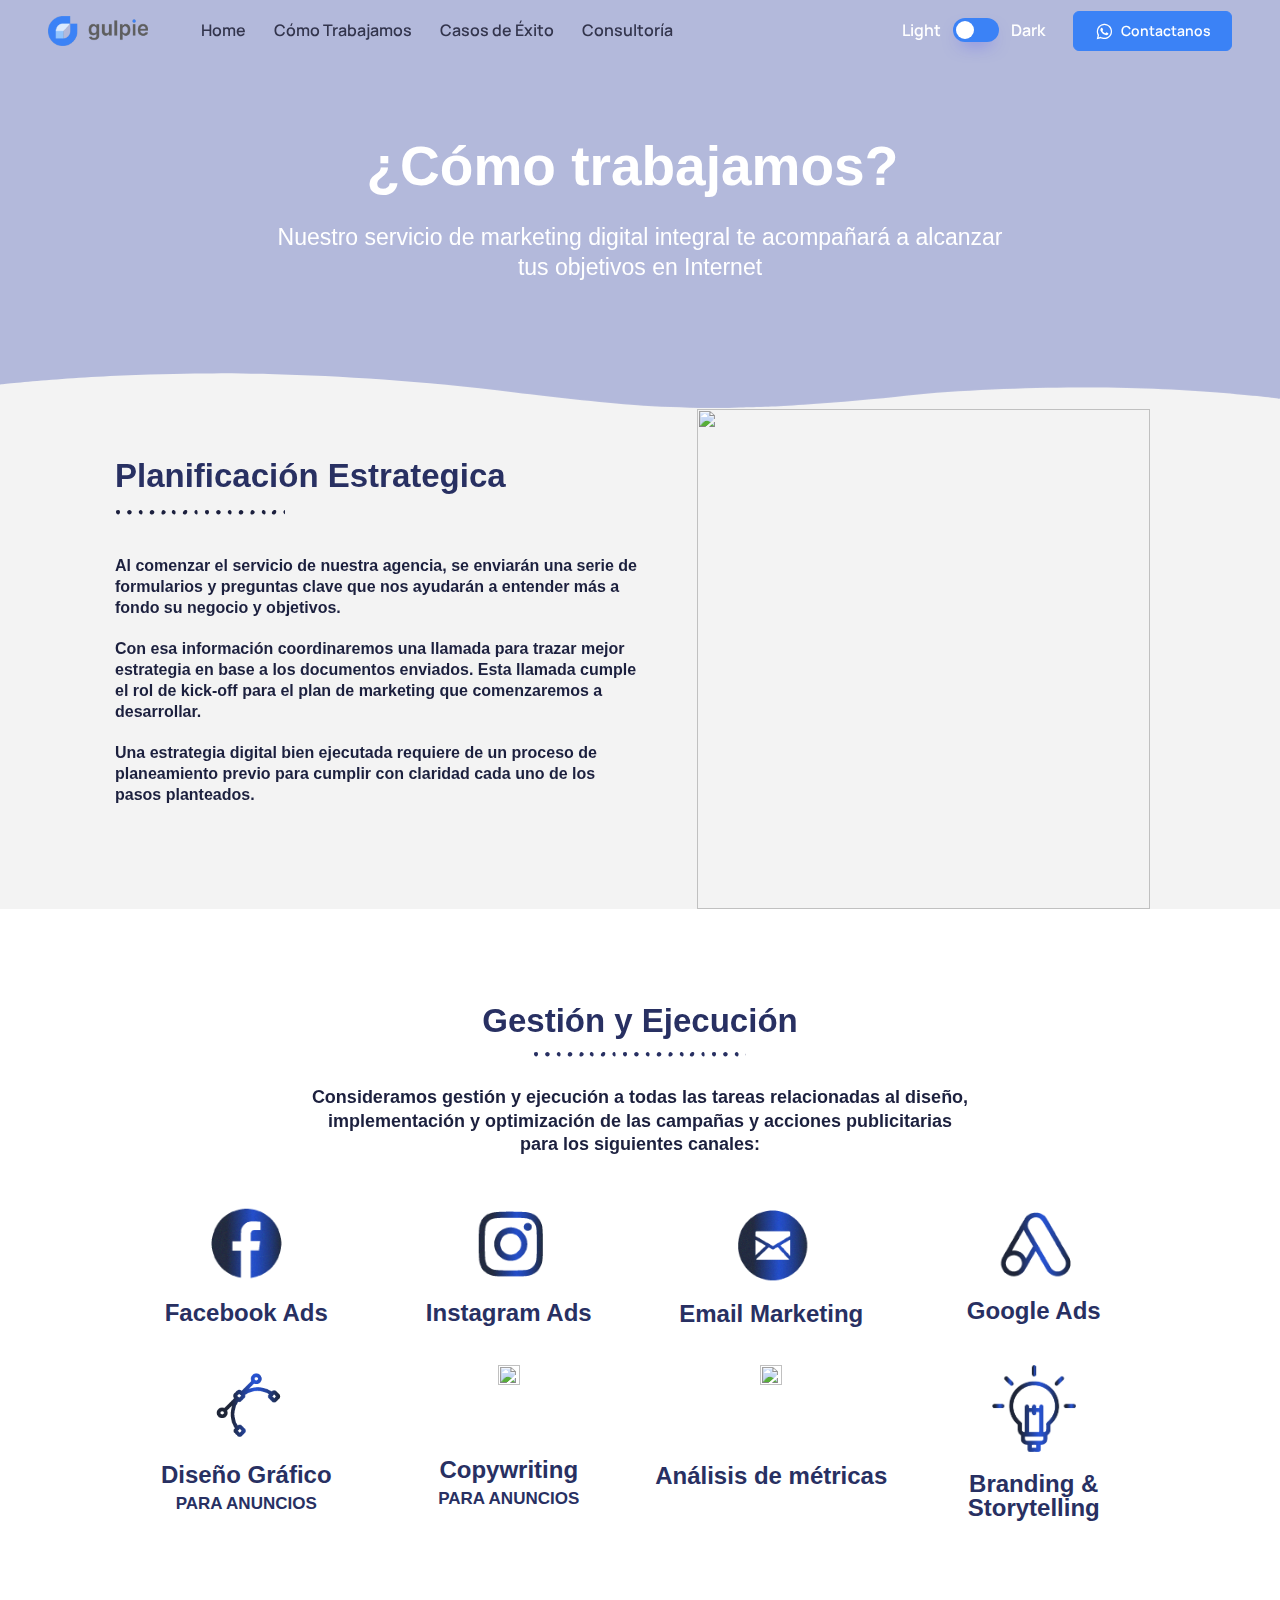
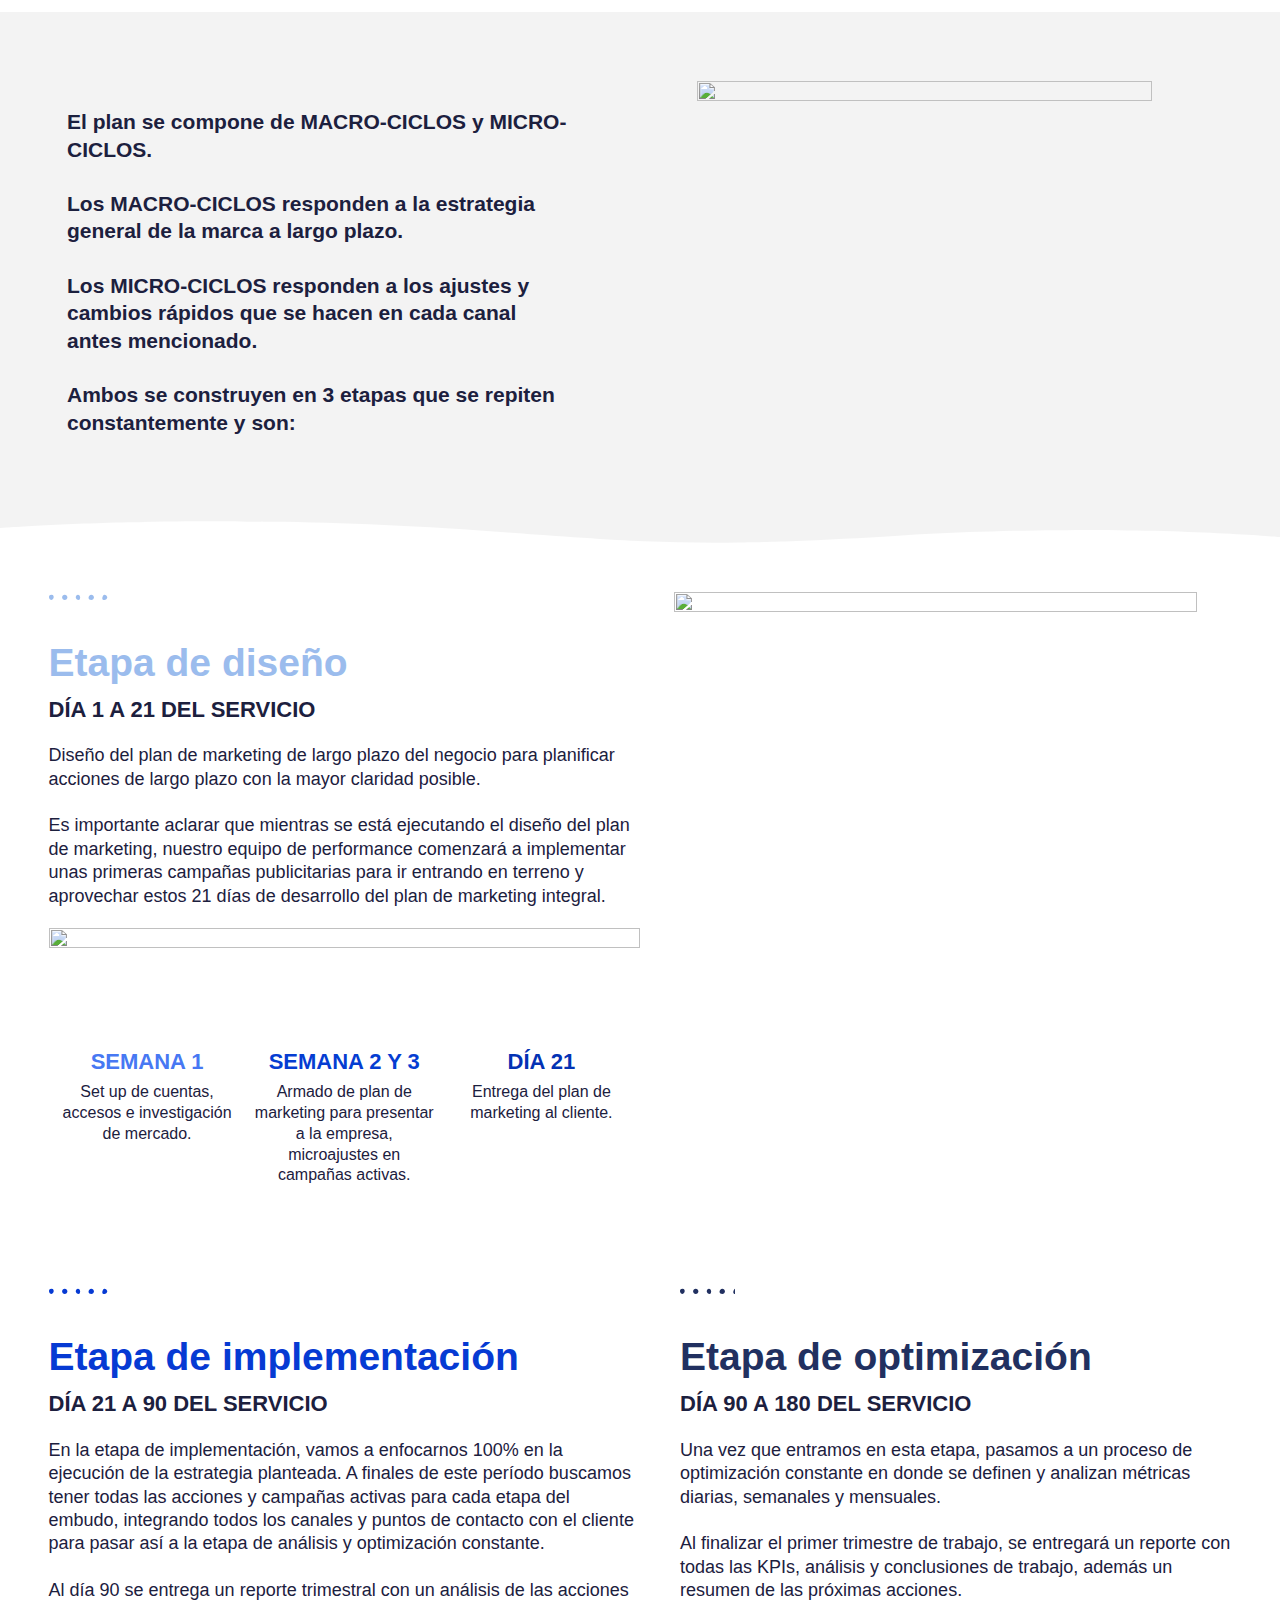
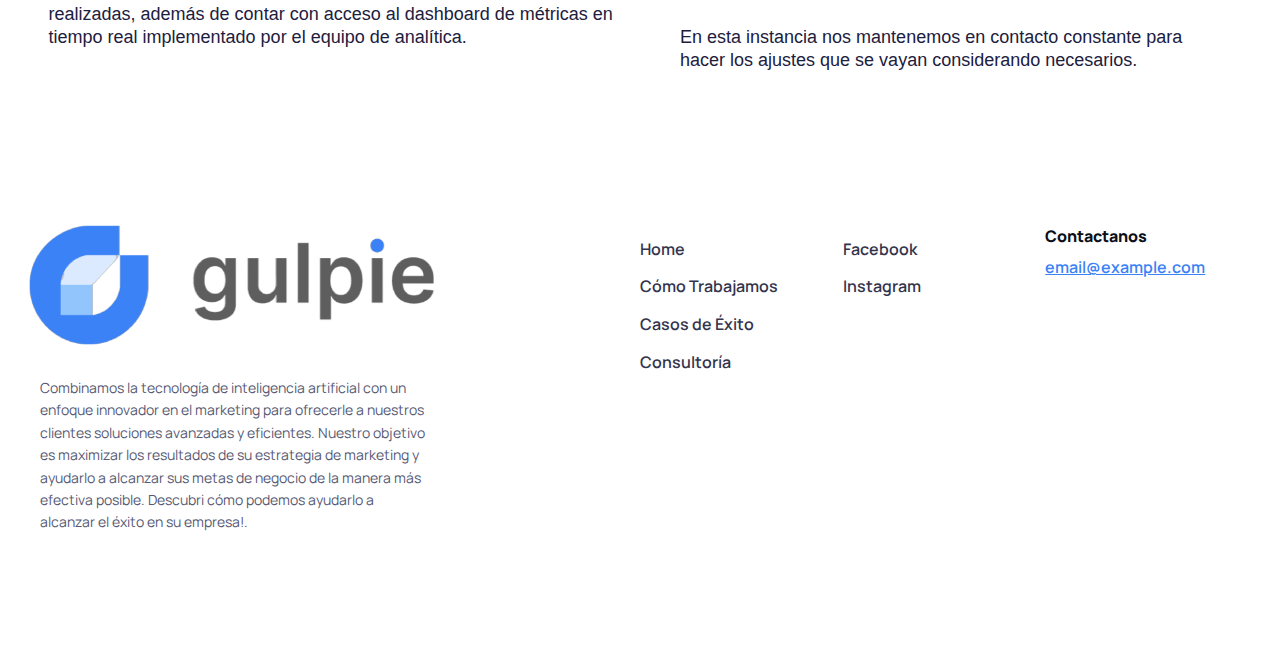
==== como-trabajamos.html @ 8e581a40 "Add files via upload" ====
<!DOCTYPE html>
<html lang="es" class=" gzaeergd idc0_348">

<head>
	<meta http-equiv="Content-Type" content="text/html; charset=UTF-8">
	<title>Como Trabajamos | Gulpie</title>
	<meta name="viewport" content="width=device-width, initial-scale=1.0">
	<!-- SEO Meta Tags -->
	<meta name="description" content="Silicon - Multipurpose Technology Bootstrap Template">
	<meta name="keywords"
		content="bootstrap, business, creative agency, mobile app showcase, saas, fintech, finance, online courses, software, medical, conference landing, services, e-commerce, shopping cart, multipurpose, shop, ui kit, marketing, seo, landing, blog, portfolio, html5, css3, javascript, gallery, slider, touch, creative">
	<meta name="author" content="Createx Studio">

	<link rel="stylesheet" id="elementor-frontend-css" href="./files/frontend.min.css" media="all">
	<link rel="stylesheet" id="elementor-post-1035-css" href="./files/post-1035.css" media="all">
	<link rel="stylesheet" id="elementor-pro-css" href="./files/frontend.min(1).css" media="all">
	<link rel="stylesheet" id="elementor-post-1412-css" href="./files/post-1412.css" media="all">

	<script src="./files/jquery.min.js.descarga" id="jquery-core-js"></script>

	<!-- Favicon and Touch Icons -->
	<link rel="icon" type="image/png" sizes="32x32" href="img/favicon.png">

	<!-- Vendor Styles -->
	<link rel="stylesheet" media="screen" href="./files/boxicons.min.css">

	<!-- Main Theme Styles + Bootstrap -->
	<link rel="stylesheet" media="screen" href="./files/theme.min.css">

	<!-- Theme mode -->
	<script type="text/javascript" async="" src="./files/js"></script>
	<script type="text/javascript" async="" src="./files/analytics.js.descarga"></script>
	<script async="" src="./files/gtm.js.descarga"></script>
	<script>
		let mode = window.localStorage.getItem('mode'),
			root = document.getElementsByTagName('html')[0];
		if (mode !== null && mode === 'dark') {
			root.classList.add('dark-mode');
		} else {
			root.classList.remove('dark-mode');
		}
	</script>
</head>

<body
	class="page-template page-template-elementor_canvas page page-id-1412 wp-embed-responsive singular image-filters-enabled elementor-default elementor-template-canvas elementor-kit-1035 elementor-page elementor-page-1412 e--ua-blink e--ua-chrome e--ua-webkit"
	data-elementor-device-mode="widescreen">

	<svg xmlns="http://www.w3.org/2000/svg" viewBox="0 0 0 0" width="0" height="0" focusable="false" role="none"
		style="visibility: hidden; position: absolute; left: -9999px; overflow: hidden;">
		<defs>
			<filter id="wp-duotone-dark-grayscale">
				<fecolormatrix color-interpolation-filters="sRGB" type="matrix"
					values=" .299 .587 .114 0 0 .299 .587 .114 0 0 .299 .587 .114 0 0 .299 .587 .114 0 0 ">
				</fecolormatrix>
				<fecomponenttransfer color-interpolation-filters="sRGB">
					<fefuncr type="table" tableValues="0 0.498039215686"></fefuncr>
					<fefuncg type="table" tableValues="0 0.498039215686"></fefuncg>
					<fefuncb type="table" tableValues="0 0.498039215686"></fefuncb>
					<fefunca type="table" tableValues="1 1"></fefunca>
				</fecomponenttransfer>
				<fecomposite in2="SourceGraphic" operator="in"></fecomposite>
			</filter>
		</defs>
	</svg><svg xmlns="http://www.w3.org/2000/svg" viewBox="0 0 0 0" width="0" height="0" focusable="false" role="none"
		style="visibility: hidden; position: absolute; left: -9999px; overflow: hidden;">
		<defs>
			<filter id="wp-duotone-grayscale">
				<fecolormatrix color-interpolation-filters="sRGB" type="matrix"
					values=" .299 .587 .114 0 0 .299 .587 .114 0 0 .299 .587 .114 0 0 .299 .587 .114 0 0 ">
				</fecolormatrix>
				<fecomponenttransfer color-interpolation-filters="sRGB">
					<fefuncr type="table" tableValues="0 1"></fefuncr>
					<fefuncg type="table" tableValues="0 1"></fefuncg>
					<fefuncb type="table" tableValues="0 1"></fefuncb>
					<fefunca type="table" tableValues="1 1"></fefunca>
				</fecomponenttransfer>
				<fecomposite in2="SourceGraphic" operator="in"></fecomposite>
			</filter>
		</defs>
	</svg><svg xmlns="http://www.w3.org/2000/svg" viewBox="0 0 0 0" width="0" height="0" focusable="false" role="none"
		style="visibility: hidden; position: absolute; left: -9999px; overflow: hidden;">
		<defs>
			<filter id="wp-duotone-purple-yellow">
				<fecolormatrix color-interpolation-filters="sRGB" type="matrix"
					values=" .299 .587 .114 0 0 .299 .587 .114 0 0 .299 .587 .114 0 0 .299 .587 .114 0 0 ">
				</fecolormatrix>
				<fecomponenttransfer color-interpolation-filters="sRGB">
					<fefuncr type="table" tableValues="0.549019607843 0.988235294118"></fefuncr>
					<fefuncg type="table" tableValues="0 1"></fefuncg>
					<fefuncb type="table" tableValues="0.717647058824 0.254901960784"></fefuncb>
					<fefunca type="table" tableValues="1 1"></fefunca>
				</fecomponenttransfer>
				<fecomposite in2="SourceGraphic" operator="in"></fecomposite>
			</filter>
		</defs>
	</svg><svg xmlns="http://www.w3.org/2000/svg" viewBox="0 0 0 0" width="0" height="0" focusable="false" role="none"
		style="visibility: hidden; position: absolute; left: -9999px; overflow: hidden;">
		<defs>
			<filter id="wp-duotone-blue-red">
				<fecolormatrix color-interpolation-filters="sRGB" type="matrix"
					values=" .299 .587 .114 0 0 .299 .587 .114 0 0 .299 .587 .114 0 0 .299 .587 .114 0 0 ">
				</fecolormatrix>
				<fecomponenttransfer color-interpolation-filters="sRGB">
					<fefuncr type="table" tableValues="0 1"></fefuncr>
					<fefuncg type="table" tableValues="0 0.278431372549"></fefuncg>
					<fefuncb type="table" tableValues="0.592156862745 0.278431372549"></fefuncb>
					<fefunca type="table" tableValues="1 1"></fefunca>
				</fecomponenttransfer>
				<fecomposite in2="SourceGraphic" operator="in"></fecomposite>
			</filter>
		</defs>
	</svg><svg xmlns="http://www.w3.org/2000/svg" viewBox="0 0 0 0" width="0" height="0" focusable="false" role="none"
		style="visibility: hidden; position: absolute; left: -9999px; overflow: hidden;">
		<defs>
			<filter id="wp-duotone-midnight">
				<fecolormatrix color-interpolation-filters="sRGB" type="matrix"
					values=" .299 .587 .114 0 0 .299 .587 .114 0 0 .299 .587 .114 0 0 .299 .587 .114 0 0 ">
				</fecolormatrix>
				<fecomponenttransfer color-interpolation-filters="sRGB">
					<fefuncr type="table" tableValues="0 0"></fefuncr>
					<fefuncg type="table" tableValues="0 0.647058823529"></fefuncg>
					<fefuncb type="table" tableValues="0 1"></fefuncb>
					<fefunca type="table" tableValues="1 1"></fefunca>
				</fecomponenttransfer>
				<fecomposite in2="SourceGraphic" operator="in"></fecomposite>
			</filter>
		</defs>
	</svg><svg xmlns="http://www.w3.org/2000/svg" viewBox="0 0 0 0" width="0" height="0" focusable="false" role="none"
		style="visibility: hidden; position: absolute; left: -9999px; overflow: hidden;">
		<defs>
			<filter id="wp-duotone-magenta-yellow">
				<fecolormatrix color-interpolation-filters="sRGB" type="matrix"
					values=" .299 .587 .114 0 0 .299 .587 .114 0 0 .299 .587 .114 0 0 .299 .587 .114 0 0 ">
				</fecolormatrix>
				<fecomponenttransfer color-interpolation-filters="sRGB">
					<fefuncr type="table" tableValues="0.780392156863 1"></fefuncr>
					<fefuncg type="table" tableValues="0 0.949019607843"></fefuncg>
					<fefuncb type="table" tableValues="0.352941176471 0.470588235294"></fefuncb>
					<fefunca type="table" tableValues="1 1"></fefunca>
				</fecomponenttransfer>
				<fecomposite in2="SourceGraphic" operator="in"></fecomposite>
			</filter>
		</defs>
	</svg><svg xmlns="http://www.w3.org/2000/svg" viewBox="0 0 0 0" width="0" height="0" focusable="false" role="none"
		style="visibility: hidden; position: absolute; left: -9999px; overflow: hidden;">
		<defs>
			<filter id="wp-duotone-purple-green">
				<fecolormatrix color-interpolation-filters="sRGB" type="matrix"
					values=" .299 .587 .114 0 0 .299 .587 .114 0 0 .299 .587 .114 0 0 .299 .587 .114 0 0 ">
				</fecolormatrix>
				<fecomponenttransfer color-interpolation-filters="sRGB">
					<fefuncr type="table" tableValues="0.650980392157 0.403921568627"></fefuncr>
					<fefuncg type="table" tableValues="0 1"></fefuncg>
					<fefuncb type="table" tableValues="0.447058823529 0.4"></fefuncb>
					<fefunca type="table" tableValues="1 1"></fefunca>
				</fecomponenttransfer>
				<fecomposite in2="SourceGraphic" operator="in"></fecomposite>
			</filter>
		</defs>
	</svg><svg xmlns="http://www.w3.org/2000/svg" viewBox="0 0 0 0" width="0" height="0" focusable="false" role="none"
		style="visibility: hidden; position: absolute; left: -9999px; overflow: hidden;">
		<defs>
			<filter id="wp-duotone-blue-orange">
				<fecolormatrix color-interpolation-filters="sRGB" type="matrix"
					values=" .299 .587 .114 0 0 .299 .587 .114 0 0 .299 .587 .114 0 0 .299 .587 .114 0 0 ">
				</fecolormatrix>
				<fecomponenttransfer color-interpolation-filters="sRGB">
					<fefuncr type="table" tableValues="0.0980392156863 1"></fefuncr>
					<fefuncg type="table" tableValues="0 0.662745098039"></fefuncg>
					<fefuncb type="table" tableValues="0.847058823529 0.419607843137"></fefuncb>
					<fefunca type="table" tableValues="1 1"></fefunca>
				</fecomponenttransfer>
				<fecomposite in2="SourceGraphic" operator="in"></fecomposite>
			</filter>
		</defs>
	</svg>
	<div data-elementor-type="wp-page" data-elementor-id="1412" class="elementor elementor-1412"
		data-elementor-settings="[]">
		<div class="elementor-inner">
			<div class="elementor-section-wrap">
				<section
					class="elementor-section elementor-top-section elementor-element elementor-element-e1fc199 elementor-section-boxed elementor-section-height-default elementor-section-height-default"
					data-id="e1fc199" data-element_type="section"
					data-settings="{&quot;background_background&quot;:&quot;classic&quot;,&quot;shape_divider_bottom&quot;:&quot;waves&quot;}">
					<div class="elementor-background-overlay"></div>
					<div class="elementor-shape elementor-shape-bottom" data-negative="false">
						<svg xmlns="http://www.w3.org/2000/svg" viewBox="0 0 1000 100" preserveAspectRatio="none">
							<path class="elementor-shape-fill" d="M421.9,6.5c22.6-2.5,51.5,0.4,75.5,5.3c23.6,4.9,70.9,23.5,100.5,35.7c75.8,32.2,133.7,44.5,192.6,49.7
	c23.6,2.1,48.7,3.5,103.4-2.5c54.7-6,106.2-25.6,106.2-25.6V0H0v30.3c0,0,72,32.6,158.4,30.5c39.2-0.7,92.8-6.7,134-22.4
	c21.2-8.1,52.2-18.2,79.7-24.2C399.3,7.9,411.6,7.5,421.9,6.5z"></path>
						</svg>
					</div>
					<div class="elementor-column-gap-default">
						<div class="elementor-row">
							<div class="elementor-column elementor-col-100 elementor-top-column elementor-element elementor-element-7f6d286"
								data-id="7f6d286" data-element_type="column">
								<div class="elementor-column-wrap elementor-element-populated">
									<div class="elementor-widget-wrap">
										<header class="header navbar navbar-expand-lg position-absolute navbar-sticky">
											<div class="container px-3">
												<a href="#" class="navbar-brand pe-3">
													<img src="img/logo.png" width="100" alt="Gulpie">
												</a>
												<div id="navbarNav" class="offcanvas offcanvas-end">
													<div class="offcanvas-header border-bottom">
														<h5 class="offcanvas-title">Menu</h5>
														<button type="button" class="btn-close"
															data-bs-dismiss="offcanvas" aria-label="Close"></button>
													</div>
													<div class="offcanvas-body">
														<ul class="navbar-nav me-auto mb-2 mb-lg-0">
															<li class="nav-item">
															  <a href="index.html" class="nav-link">Home</a>
															</li>
															<li class="nav-item">
															  <a href="como-trabajamos.html" class="nav-link">Cómo Trabajamos</a>
															</li>
															<li class="nav-item">
															  <a href="casos-de-exito.html" class="nav-link">Casos de Éxito</a>
															</li>
															<li class="nav-item">
															  <a href="consultoria" class="nav-link">Consultoría</a>
															</li>
														</ul>
													</div>
												</div>
												<div class="form-check form-switch mode-switch pe-lg-1 ms-auto me-4"
													data-bs-toggle="mode">
													<input type="checkbox" class="form-check-input" id="theme-mode">
													<label class="form-check-label d-none d-sm-block text-light"
														for="theme-mode">Light</label>
													<label class="form-check-label d-none d-sm-block text-light"
														for="theme-mode">Dark</label>
												</div>
												<button type="button" class="navbar-toggler" data-bs-toggle="offcanvas"
													data-bs-target="#navbarNav" aria-controls="navbarNav"
													aria-expanded="false" aria-label="Toggle navigation">
													<span class="navbar-toggler-icon"></span>
												</button>
												<a href="https://calendly.com/gulpiemarketing/reunion-marketing"
													class="btn btn-primary btn-sm fs-sm rounded d-none d-lg-inline-flex"
													target="_blank" rel="noopener">
													<i class="bx bxl-whatsapp fs-5 lh-1 me-1"></i>
													&nbsp;Contactanos
												</a>
											</div>
										</header>
										<section
											class="elementor-section elementor-inner-section elementor-element elementor-element-90a8c5a elementor-section-boxed elementor-section-height-default elementor-section-height-default"
											data-id="90a8c5a" data-element_type="section">
											<div class="elementor-container elementor-column-gap-default">
												<div class="elementor-row">
													<div class="elementor-column elementor-col-100 elementor-inner-column elementor-element elementor-element-09161a6"
														data-id="09161a6" data-element_type="column">
														<div class="elementor-column-wrap elementor-element-populated">
															<div class="elementor-widget-wrap"
																style="margin-top: 100px;">
																<div class="elementor-element elementor-element-d15183c elementor-headline--style-highlight elementor-widget elementor-widget-animated-headline"
																	data-id="d15183c" data-element_type="widget"
																	data-settings="{&quot;marker&quot;:&quot;underline&quot;,&quot;headline_style&quot;:&quot;highlight&quot;,&quot;loop&quot;:&quot;yes&quot;,&quot;highlight_animation_duration&quot;:1200,&quot;highlight_iteration_delay&quot;:8000}"
																	data-widget_type="animated-headline.default">
																	<div class="elementor-widget-container">
																		<h3 class="elementor-headline e-animated">
																			<span
																				class="elementor-headline-plain-text elementor-headline-text-wrapper">¿Cómo
																				trabajamos?</span>
																			<span
																				class="elementor-headline-dynamic-wrapper elementor-headline-text-wrapper">
																				<svg xmlns="http://www.w3.org/2000/svg"
																					viewBox="0 0 500 150"
																					preserveAspectRatio="none">
																					<path
																						d="M7.7,145.6C109,125,299.9,116.2,401,121.3c42.1,2.2,87.6,11.8,87.3,25.7">
																					</path>
																				</svg></span>
																		</h3>
																	</div>
																</div>
																<div class="elementor-element elementor-element-5572459 elementor-widget elementor-widget-heading"
																	data-id="5572459" data-element_type="widget"
																	data-widget_type="heading.default">
																	<div class="elementor-widget-container">
																		<h4
																			class="elementor-heading-title elementor-size-default">
																			Nuestro servicio de marketing digital
																			integral te acompañará a alcanzar tus
																			objetivos en Internet
																		</h4>
																	</div>
																</div>
															</div>
														</div>
													</div>
												</div>
											</div>
										</section>
									</div>
								</div>
							</div>
						</div>
					</div>
				</section>
				<section
					class="elementor-section elementor-top-section elementor-element elementor-element-5e62d5d elementor-section-stretched elementor-section-boxed elementor-section-height-default elementor-section-height-default"
					data-id="5e62d5d" data-element_type="section" id="contacto"
					data-settings="{&quot;stretch_section&quot;:&quot;section-stretched&quot;,&quot;background_background&quot;:&quot;classic&quot;}"
					style="width: 1903px; left: 0px;">
					<div class="elementor-container elementor-column-gap-default">
						<div class="elementor-row">
							<div class="elementor-column elementor-col-50 elementor-top-column elementor-element elementor-element-5820689"
								data-id="5820689" data-element_type="column">
								<div class="elementor-column-wrap elementor-element-populated">
									<div class="elementor-widget-wrap">
										<div class="elementor-element elementor-element-5e054d7 elementor-widget elementor-widget-heading"
											data-id="5e054d7" data-element_type="widget"
											data-widget_type="heading.default">
											<div class="elementor-widget-container">
												<h4 class="elementor-heading-title elementor-size-default">Planificación
													Estrategica</h4>
											</div>
										</div>
										<div class="elementor-element elementor-element-f7a6e6b elementor-widget-divider--separator-type-pattern elementor-widget-divider--no-spacing elementor-widget-divider--view-line elementor-widget elementor-widget-divider"
											data-id="f7a6e6b" data-element_type="widget"
											data-widget_type="divider.default">
											<div class="elementor-widget-container">
												<div class="elementor-divider"
													style="--divider-pattern-url: url(&quot;data:image/svg+xml,%3Csvg xmlns=&#39;http://www.w3.org/2000/svg&#39; preserveAspectRatio=&#39;xMidYMid meet&#39; overflow=&#39;visible&#39; height=&#39;100%&#39; viewBox=&#39;0 0 126 26&#39; fill=&#39;black&#39; stroke=&#39;none&#39;%3E%3Cpath d=&#39;M3,10.2c2.6,0,2.6,2,2.6,3.2S4.4,16.5,3,16.5s-3-1.4-3-3.2S0.4,10.2,3,10.2z M18.8,10.2c1.7,0,3.2,1.4,3.2,3.2s-1.4,3.2-3.2,3.2c-1.7,0-3.2-1.4-3.2-3.2S17,10.2,18.8,10.2z M34.6,10.2c1.5,0,2.6,1.4,2.6,3.2s-0.5,3.2-1.9,3.2c-1.5,0-3.4-1.4-3.4-3.2S33.1,10.2,34.6,10.2z M50.5,10.2c1.7,0,3.2,1.4,3.2,3.2s-1.4,3.2-3.2,3.2c-1.7,0-3.3-0.9-3.3-2.6S48.7,10.2,50.5,10.2z M66.2,10.2c1.5,0,3.4,1.4,3.4,3.2s-1.9,3.2-3.4,3.2c-1.5,0-2.6-0.4-2.6-2.1S64.8,10.2,66.2,10.2z M82.2,10.2c1.7,0.8,2.6,1.4,2.6,3.2s-0.1,3.2-1.6,3.2c-1.5,0-3.7-1.4-3.7-3.2S80.5,9.4,82.2,10.2zM98.6,10.2c1.5,0,2.6,0.4,2.6,2.1s-1.2,4.2-2.6,4.2c-1.5,0-3.7-0.4-3.7-2.1S97.1,10.2,98.6,10.2z M113.4,10.2c1.2,0,2.2,0.9,2.2,3.2s-0.1,3.2-1.3,3.2s-3.1-1.4-3.1-3.2S112.2,10.2,113.4,10.2z&#39;/%3E%3C/svg%3E&quot;);">
													<span class="elementor-divider-separator">
													</span>
												</div>
											</div>
										</div>
										<div class="elementor-element elementor-element-ef4a17c elementor-widget elementor-widget-heading"
											data-id="ef4a17c" data-element_type="widget"
											data-widget_type="heading.default">
											<div class="elementor-widget-container">
												<h4 class="elementor-heading-title elementor-size-default">Al comenzar
													el servicio de nuestra agencia, se enviarán una serie de formularios
													y preguntas clave que nos ayudarán a entender más a fondo su negocio
													y objetivos.

													<br><br>Con esa información coordinaremos una llamada para trazar
													mejor estrategia en base a los documentos enviados. Esta llamada
													cumple el rol de kick-off para el plan de marketing que comenzaremos
													a desarrollar.

													<br><br>Una estrategia digital bien ejecutada requiere de un proceso
													de planeamiento previo para cumplir con claridad cada uno de los
													pasos planteados.
												</h4>
											</div>
										</div>
									</div>
								</div>
							</div>
							<div class="elementor-column elementor-col-50 elementor-top-column elementor-element elementor-element-7db16ef"
								data-id="7db16ef" data-element_type="column">
								<div class="elementor-column-wrap elementor-element-populated">
									<div class="elementor-widget-wrap">
										<div class="elementor-element elementor-element-c7983c9 elementor-widget elementor-widget-image"
											data-id="c7983c9" data-element_type="widget"
											data-widget_type="image.default">
											<div class="elementor-widget-container">
												<div class="elementor-image">
													<img decoding="async" width="640" height="393"
														src="./files/landing-everest-2022-14-768x472.png"
														class="attachment-medium_large size-medium_large" alt=""
														loading="lazy"
														srcset="https://www.everestmedia.co/wp-content/uploads/2022/12/landing-everest-2022-14-768x472.png 768w, https://www.everestmedia.co/wp-content/uploads/2022/12/landing-everest-2022-14-300x185.png 300w, https://www.everestmedia.co/wp-content/uploads/2022/12/landing-everest-2022-14.png 855w"
														sizes="(max-width: 640px) 100vw, 640px">
												</div>
											</div>
										</div>
									</div>
								</div>
							</div>
						</div>
					</div>
				</section>
				<section
					class="elementor-section elementor-top-section elementor-element elementor-element-3c1c845 elementor-section-stretched elementor-section-boxed elementor-section-height-default elementor-section-height-default"
					data-id="3c1c845" data-element_type="section"
					data-settings="{&quot;stretch_section&quot;:&quot;section-stretched&quot;,&quot;background_background&quot;:&quot;classic&quot;}"
					style="width: 1903px; left: 0px;">
					<div class="elementor-container elementor-column-gap-default">
						<div class="elementor-row">
							<div class="elementor-column elementor-col-100 elementor-top-column elementor-element elementor-element-d4275d6"
								data-id="d4275d6" data-element_type="column">
								<div class="elementor-column-wrap elementor-element-populated">
									<div class="elementor-widget-wrap">
										<div class="elementor-element elementor-element-f22625d elementor-widget elementor-widget-heading"
											data-id="f22625d" data-element_type="widget" id="MISION"
											data-widget_type="heading.default">
											<div class="elementor-widget-container">
												<h4 class="elementor-heading-title elementor-size-default">Gestión y
													Ejecución
												</h4>
											</div>
										</div>
										<div class="elementor-element elementor-element-e4b18b9 elementor-widget-divider--separator-type-pattern elementor-widget-divider--no-spacing elementor-widget-divider--view-line elementor-widget elementor-widget-divider"
											data-id="e4b18b9" data-element_type="widget"
											data-widget_type="divider.default">
											<div class="elementor-widget-container">
												<div class="elementor-divider"
													style="--divider-pattern-url: url(&quot;data:image/svg+xml,%3Csvg xmlns=&#39;http://www.w3.org/2000/svg&#39; preserveAspectRatio=&#39;xMidYMid meet&#39; overflow=&#39;visible&#39; height=&#39;100%&#39; viewBox=&#39;0 0 126 26&#39; fill=&#39;black&#39; stroke=&#39;none&#39;%3E%3Cpath d=&#39;M3,10.2c2.6,0,2.6,2,2.6,3.2S4.4,16.5,3,16.5s-3-1.4-3-3.2S0.4,10.2,3,10.2z M18.8,10.2c1.7,0,3.2,1.4,3.2,3.2s-1.4,3.2-3.2,3.2c-1.7,0-3.2-1.4-3.2-3.2S17,10.2,18.8,10.2z M34.6,10.2c1.5,0,2.6,1.4,2.6,3.2s-0.5,3.2-1.9,3.2c-1.5,0-3.4-1.4-3.4-3.2S33.1,10.2,34.6,10.2z M50.5,10.2c1.7,0,3.2,1.4,3.2,3.2s-1.4,3.2-3.2,3.2c-1.7,0-3.3-0.9-3.3-2.6S48.7,10.2,50.5,10.2z M66.2,10.2c1.5,0,3.4,1.4,3.4,3.2s-1.9,3.2-3.4,3.2c-1.5,0-2.6-0.4-2.6-2.1S64.8,10.2,66.2,10.2z M82.2,10.2c1.7,0.8,2.6,1.4,2.6,3.2s-0.1,3.2-1.6,3.2c-1.5,0-3.7-1.4-3.7-3.2S80.5,9.4,82.2,10.2zM98.6,10.2c1.5,0,2.6,0.4,2.6,2.1s-1.2,4.2-2.6,4.2c-1.5,0-3.7-0.4-3.7-2.1S97.1,10.2,98.6,10.2z M113.4,10.2c1.2,0,2.2,0.9,2.2,3.2s-0.1,3.2-1.3,3.2s-3.1-1.4-3.1-3.2S112.2,10.2,113.4,10.2z&#39;/%3E%3C/svg%3E&quot;);">
													<span class="elementor-divider-separator">
													</span>
												</div>
											</div>
										</div>
										<div class="elementor-element elementor-element-b2b1014 elementor-widget elementor-widget-heading"
											data-id="b2b1014" data-element_type="widget"
											data-widget_type="heading.default">
											<div class="elementor-widget-container">
												<h4 class="elementor-heading-title elementor-size-default">Consideramos
													gestión y ejecución a todas las tareas relacionadas al diseño,
													implementación y optimización de las campañas y acciones
													publicitarias para los siguientes canales:
												</h4>
											</div>
										</div>
									</div>
								</div>
							</div>
						</div>
					</div>
				</section>
				<section
					class="elementor-section elementor-top-section elementor-element elementor-element-c6c46d3 elementor-section-stretched elementor-section-boxed elementor-section-height-default elementor-section-height-default"
					data-id="c6c46d3" data-element_type="section"
					data-settings="{&quot;background_background&quot;:&quot;classic&quot;,&quot;stretch_section&quot;:&quot;section-stretched&quot;}"
					style="width: 1903px; left: 0px;">
					<div class="elementor-container elementor-column-gap-default">
						<div class="elementor-row">
							<div class="elementor-column elementor-col-25 elementor-top-column elementor-element elementor-element-735b554"
								data-id="735b554" data-element_type="column">
								<div class="elementor-column-wrap elementor-element-populated">
									<div class="elementor-widget-wrap">
										<div class="elementor-element elementor-element-0132d54 elementor-widget elementor-widget-image"
											data-id="0132d54" data-element_type="widget"
											data-widget_type="image.default">
											<div class="elementor-widget-container">
												<div class="elementor-image">
													<img decoding="async" width="94" height="84"
														src="./files/Presupuesto-Plantilla-Everest_06.png"
														class="attachment-large size-large" alt="" loading="lazy">
												</div>
											</div>
										</div>
										<div class="elementor-element elementor-element-3f105c6 elementor-widget elementor-widget-heading"
											data-id="3f105c6" data-element_type="widget"
											data-widget_type="heading.default">
											<div class="elementor-widget-container">
												<h4 class="elementor-heading-title elementor-size-default">Facebook Ads
												</h4>
											</div>
										</div>
									</div>
								</div>
							</div>
							<div class="elementor-column elementor-col-25 elementor-top-column elementor-element elementor-element-a47d463"
								data-id="a47d463" data-element_type="column">
								<div class="elementor-column-wrap elementor-element-populated">
									<div class="elementor-widget-wrap">
										<div class="elementor-element elementor-element-b48b8a3 elementor-widget elementor-widget-image"
											data-id="b48b8a3" data-element_type="widget"
											data-widget_type="image.default">
											<div class="elementor-widget-container">
												<div class="elementor-image">
													<img decoding="async" width="89" height="87"
														src="./files/Presupuesto-Plantilla-Everest_08.png"
														class="attachment-large size-large" alt="" loading="lazy">
												</div>
											</div>
										</div>
										<div class="elementor-element elementor-element-239a519 elementor-widget elementor-widget-heading"
											data-id="239a519" data-element_type="widget"
											data-widget_type="heading.default">
											<div class="elementor-widget-container">
												<h4 class="elementor-heading-title elementor-size-default">Instagram Ads
												</h4>
											</div>
										</div>
									</div>
								</div>
							</div>
							<div class="elementor-column elementor-col-25 elementor-top-column elementor-element elementor-element-0873504"
								data-id="0873504" data-element_type="column">
								<div class="elementor-column-wrap elementor-element-populated">
									<div class="elementor-widget-wrap">
										<div class="elementor-element elementor-element-435388a elementor-widget elementor-widget-image"
											data-id="435388a" data-element_type="widget"
											data-widget_type="image.default">
											<div class="elementor-widget-container">
												<div class="elementor-image">
													<img decoding="async" width="93" height="92"
														src="./files/Presupuesto-Plantilla-Everest_03.png"
														class="attachment-large size-large" alt="" loading="lazy">
												</div>
											</div>
										</div>
										<div class="elementor-element elementor-element-7cb2479 elementor-widget elementor-widget-heading"
											data-id="7cb2479" data-element_type="widget"
											data-widget_type="heading.default">
											<div class="elementor-widget-container">
												<h4 class="elementor-heading-title elementor-size-default">Email
													Marketing</h4>
											</div>
										</div>
									</div>
								</div>
							</div>
							<div class="elementor-column elementor-col-25 elementor-top-column elementor-element elementor-element-841ece8"
								data-id="841ece8" data-element_type="column">
								<div class="elementor-column-wrap elementor-element-populated">
									<div class="elementor-widget-wrap">
										<div class="elementor-element elementor-element-956fa7e elementor-widget elementor-widget-image"
											data-id="956fa7e" data-element_type="widget"
											data-widget_type="image.default">
											<div class="elementor-widget-container">
												<div class="elementor-image">
													<img decoding="async" width="97" height="84"
														src="./files/Presupuesto-Plantilla-Everest_11.png"
														class="attachment-large size-large" alt="" loading="lazy">
												</div>
											</div>
										</div>
										<div class="elementor-element elementor-element-afe51f1 elementor-widget elementor-widget-heading"
											data-id="afe51f1" data-element_type="widget"
											data-widget_type="heading.default">
											<div class="elementor-widget-container">
												<h4 class="elementor-heading-title elementor-size-default">Google Ads
												</h4>
											</div>
										</div>
									</div>
								</div>
							</div>
						</div>
					</div>
				</section>
				<section
					class="elementor-section elementor-top-section elementor-element elementor-element-73d8c57 elementor-section-stretched elementor-section-boxed elementor-section-height-default elementor-section-height-default"
					data-id="73d8c57" data-element_type="section"
					data-settings="{&quot;background_background&quot;:&quot;classic&quot;,&quot;stretch_section&quot;:&quot;section-stretched&quot;}"
					style="width: 1903px; left: 0px;">
					<div class="elementor-container elementor-column-gap-default">
						<div class="elementor-row">
							<div class="elementor-column elementor-col-25 elementor-top-column elementor-element elementor-element-85bd352"
								data-id="85bd352" data-element_type="column">
								<div class="elementor-column-wrap elementor-element-populated">
									<div class="elementor-widget-wrap">
										<div class="elementor-element elementor-element-f556b80 elementor-widget elementor-widget-image"
											data-id="f556b80" data-element_type="widget"
											data-widget_type="image.default">
											<div class="elementor-widget-container">
												<div class="elementor-image">
													<img decoding="async" width="128" height="119"
														src="./files/Presupuesto-Plantilla-Everest_18.png"
														class="attachment-large size-large" alt="" loading="lazy">
												</div>
											</div>
										</div>
										<div class="elementor-element elementor-element-e4a2b72 elementor-widget elementor-widget-heading"
											data-id="e4a2b72" data-element_type="widget"
											data-widget_type="heading.default">
											<div class="elementor-widget-container">
												<h4 class="elementor-heading-title elementor-size-default">Diseño
													Gráfico</h4>
											</div>
										</div>
										<div class="elementor-element elementor-element-f5fd5b5 elementor-widget elementor-widget-heading"
											data-id="f5fd5b5" data-element_type="widget"
											data-widget_type="heading.default">
											<div class="elementor-widget-container">
												<h4 class="elementor-heading-title elementor-size-default">PARA ANUNCIOS
												</h4>
											</div>
										</div>
									</div>
								</div>
							</div>
							<div class="elementor-column elementor-col-25 elementor-top-column elementor-element elementor-element-aeaddb7"
								data-id="aeaddb7" data-element_type="column">
								<div class="elementor-column-wrap elementor-element-populated">
									<div class="elementor-widget-wrap">
										<div class="elementor-element elementor-element-6cedb24 elementor-widget elementor-widget-image"
											data-id="6cedb24" data-element_type="widget"
											data-widget_type="image.default">
											<div class="elementor-widget-container">
												<div class="elementor-image">
													<img decoding="async" width="79" height="76"
														src="./files/icons_24.png" class="attachment-large size-large"
														alt="" loading="lazy">
												</div>
											</div>
										</div>
										<div class="elementor-element elementor-element-39df9bf elementor-widget elementor-widget-heading"
											data-id="39df9bf" data-element_type="widget"
											data-widget_type="heading.default">
											<div class="elementor-widget-container">
												<h4 class="elementor-heading-title elementor-size-default">Copywriting
												</h4>
											</div>
										</div>
										<div class="elementor-element elementor-element-98ed967 elementor-widget elementor-widget-heading"
											data-id="98ed967" data-element_type="widget"
											data-widget_type="heading.default">
											<div class="elementor-widget-container">
												<h4 class="elementor-heading-title elementor-size-default">PARA ANUNCIOS
												</h4>
											</div>
										</div>
									</div>
								</div>
							</div>
							<div class="elementor-column elementor-col-25 elementor-top-column elementor-element elementor-element-a95d53f"
								data-id="a95d53f" data-element_type="column">
								<div class="elementor-column-wrap elementor-element-populated">
									<div class="elementor-widget-wrap">
										<div class="elementor-element elementor-element-96ba300 elementor-widget elementor-widget-image"
											data-id="96ba300" data-element_type="widget"
											data-widget_type="image.default">
											<div class="elementor-widget-container">
												<div class="elementor-image">
													<img decoding="async" width="66" height="69"
														src="./files/icons_21.png" class="attachment-large size-large"
														alt="" loading="lazy">
												</div>
											</div>
										</div>
										<div class="elementor-element elementor-element-277e923 elementor-widget elementor-widget-heading"
											data-id="277e923" data-element_type="widget"
											data-widget_type="heading.default">
											<div class="elementor-widget-container">
												<h4 class="elementor-heading-title elementor-size-default">Análisis de
													métricas</h4>
											</div>
										</div>
									</div>
								</div>
							</div>
							<div class="elementor-column elementor-col-25 elementor-top-column elementor-element elementor-element-182c035"
								data-id="182c035" data-element_type="column">
								<div class="elementor-column-wrap elementor-element-populated">
									<div class="elementor-widget-wrap">
										<div class="elementor-element elementor-element-122f2a5 elementor-widget elementor-widget-image"
											data-id="122f2a5" data-element_type="widget"
											data-widget_type="image.default">
											<div class="elementor-widget-container">
												<div class="elementor-image">
													<img decoding="async" width="189" height="197"
														src="./files/Presupuesto-Plantilla-Everest-13.png"
														class="attachment-large size-large" alt="" loading="lazy">
												</div>
											</div>
										</div>
										<div class="elementor-element elementor-element-a66b975 elementor-widget elementor-widget-heading"
											data-id="a66b975" data-element_type="widget"
											data-widget_type="heading.default">
											<div class="elementor-widget-container">
												<h4 class="elementor-heading-title elementor-size-default">Branding
													&amp; Storytelling</h4>
											</div>
										</div>
									</div>
								</div>
							</div>
						</div>
					</div>
				</section>
				<section
					class="elementor-section elementor-top-section elementor-element elementor-element-e1efafd elementor-section-boxed elementor-section-height-default elementor-section-height-default"
					data-id="e1efafd" data-element_type="section">
					<div class="elementor-container elementor-column-gap-default">
						<div class="elementor-row">
							<div class="elementor-column elementor-col-100 elementor-top-column elementor-element elementor-element-b7286ef"
								data-id="b7286ef" data-element_type="column">
								<div class="elementor-column-wrap">
									<div class="elementor-widget-wrap">
									</div>
								</div>
							</div>
						</div>
					</div>
				</section>
				<section
					class="elementor-section elementor-top-section elementor-element elementor-element-fe18cdf elementor-section-boxed elementor-section-height-default elementor-section-height-default"
					data-id="fe18cdf" data-element_type="section"
					data-settings="{&quot;background_background&quot;:&quot;classic&quot;,&quot;shape_divider_bottom&quot;:&quot;waves&quot;}">
					<div class="elementor-shape elementor-shape-bottom" data-negative="false">
						<svg xmlns="http://www.w3.org/2000/svg" viewBox="0 0 1000 100" preserveAspectRatio="none">
							<path class="elementor-shape-fill" d="M421.9,6.5c22.6-2.5,51.5,0.4,75.5,5.3c23.6,4.9,70.9,23.5,100.5,35.7c75.8,32.2,133.7,44.5,192.6,49.7
	c23.6,2.1,48.7,3.5,103.4-2.5c54.7-6,106.2-25.6,106.2-25.6V0H0v30.3c0,0,72,32.6,158.4,30.5c39.2-0.7,92.8-6.7,134-22.4
	c21.2-8.1,52.2-18.2,79.7-24.2C399.3,7.9,411.6,7.5,421.9,6.5z"></path>
						</svg>
					</div>
					<div class="elementor-container elementor-column-gap-default">
						<div class="elementor-row">
							<div class="elementor-column elementor-col-50 elementor-top-column elementor-element elementor-element-b1fb764"
								data-id="b1fb764" data-element_type="column"
								data-settings="{&quot;background_background&quot;:&quot;classic&quot;}">
								<div class="elementor-column-wrap elementor-element-populated">
									<div class="elementor-widget-wrap">
										<div class="elementor-element elementor-element-bd083d9 elementor-widget elementor-widget-heading"
											data-id="bd083d9" data-element_type="widget"
											data-widget_type="heading.default">
											<div class="elementor-widget-container">
												<h4 class="elementor-heading-title elementor-size-default"><b>El plan se
														compone de MACRO-CICLOS y MICRO-CICLOS.</b>

													<br><br>Los MACRO-CICLOS responden a la estrategia general de la
													marca a largo plazo.

													<br><br>Los MICRO-CICLOS responden a los ajustes y cambios rápidos
													que se hacen en cada canal antes mencionado.

													<br><br>Ambos se construyen en 3 etapas que se repiten
													constantemente y son:
												</h4>
											</div>
										</div>
									</div>
								</div>
							</div>
							<div class="elementor-column elementor-col-50 elementor-top-column elementor-element elementor-element-0a151c8"
								data-id="0a151c8" data-element_type="column">
								<div class="elementor-column-wrap elementor-element-populated">
									<div class="elementor-widget-wrap">
										<div class="elementor-element elementor-element-444a332 elementor-widget elementor-widget-image"
											data-id="444a332" data-element_type="widget"
											data-widget_type="image.default">
											<div class="elementor-widget-container">
												<div class="elementor-image">
													<img decoding="async" width="640" height="392"
														src="./files/ciclo-14.png" class="attachment-large size-large"
														alt="" loading="lazy"
														srcset="https://www.everestmedia.co/wp-content/uploads/2021/03/ciclo-14.png 717w, https://www.everestmedia.co/wp-content/uploads/2021/03/ciclo-14-300x184.png 300w"
														sizes="(max-width: 640px) 100vw, 640px">
												</div>
											</div>
										</div>
									</div>
								</div>
							</div>
						</div>
					</div>
				</section>
				<section
					class="elementor-section elementor-top-section elementor-element elementor-element-4ff1862 elementor-section-boxed elementor-section-height-default elementor-section-height-default"
					data-id="4ff1862" data-element_type="section">
					<div class="elementor-container elementor-column-gap-default">
						<div class="elementor-row">
							<div class="elementor-column elementor-col-50 elementor-top-column elementor-element elementor-element-304d54b"
								data-id="304d54b" data-element_type="column">
								<div class="elementor-column-wrap elementor-element-populated">
									<div class="elementor-widget-wrap">
										<div class="elementor-element elementor-element-43ce307 elementor-widget-divider--separator-type-pattern elementor-widget-divider--no-spacing elementor-widget-divider--view-line elementor-widget elementor-widget-divider"
											data-id="43ce307" data-element_type="widget"
											data-widget_type="divider.default">
											<div class="elementor-widget-container">
												<div class="elementor-divider"
													style="--divider-pattern-url: url(&quot;data:image/svg+xml,%3Csvg xmlns=&#39;http://www.w3.org/2000/svg&#39; preserveAspectRatio=&#39;xMidYMid meet&#39; overflow=&#39;visible&#39; height=&#39;100%&#39; viewBox=&#39;0 0 126 26&#39; fill=&#39;black&#39; stroke=&#39;none&#39;%3E%3Cpath d=&#39;M3,10.2c2.6,0,2.6,2,2.6,3.2S4.4,16.5,3,16.5s-3-1.4-3-3.2S0.4,10.2,3,10.2z M18.8,10.2c1.7,0,3.2,1.4,3.2,3.2s-1.4,3.2-3.2,3.2c-1.7,0-3.2-1.4-3.2-3.2S17,10.2,18.8,10.2z M34.6,10.2c1.5,0,2.6,1.4,2.6,3.2s-0.5,3.2-1.9,3.2c-1.5,0-3.4-1.4-3.4-3.2S33.1,10.2,34.6,10.2z M50.5,10.2c1.7,0,3.2,1.4,3.2,3.2s-1.4,3.2-3.2,3.2c-1.7,0-3.3-0.9-3.3-2.6S48.7,10.2,50.5,10.2z M66.2,10.2c1.5,0,3.4,1.4,3.4,3.2s-1.9,3.2-3.4,3.2c-1.5,0-2.6-0.4-2.6-2.1S64.8,10.2,66.2,10.2z M82.2,10.2c1.7,0.8,2.6,1.4,2.6,3.2s-0.1,3.2-1.6,3.2c-1.5,0-3.7-1.4-3.7-3.2S80.5,9.4,82.2,10.2zM98.6,10.2c1.5,0,2.6,0.4,2.6,2.1s-1.2,4.2-2.6,4.2c-1.5,0-3.7-0.4-3.7-2.1S97.1,10.2,98.6,10.2z M113.4,10.2c1.2,0,2.2,0.9,2.2,3.2s-0.1,3.2-1.3,3.2s-3.1-1.4-3.1-3.2S112.2,10.2,113.4,10.2z&#39;/%3E%3C/svg%3E&quot;);">
													<span class="elementor-divider-separator">
													</span>
												</div>
											</div>
										</div>
										<div class="elementor-element elementor-element-bb9fd39 elementor-widget elementor-widget-heading"
											data-id="bb9fd39" data-element_type="widget"
											data-widget_type="heading.default">
											<div class="elementor-widget-container">
												<h4 class="elementor-heading-title elementor-size-default">Etapa de
													diseño
												</h4>
											</div>
										</div>
										<div class="elementor-element elementor-element-37e38d9 elementor-widget elementor-widget-heading"
											data-id="37e38d9" data-element_type="widget"
											data-widget_type="heading.default">
											<div class="elementor-widget-container">
												<h4 class="elementor-heading-title elementor-size-default">Día 1 a 21
													del servicio
												</h4>
											</div>
										</div>
										<div class="elementor-element elementor-element-a4dfba5 elementor-widget elementor-widget-heading"
											data-id="a4dfba5" data-element_type="widget"
											data-widget_type="heading.default">
											<div class="elementor-widget-container">
												<h4 class="elementor-heading-title elementor-size-default">Diseño del
													plan de marketing de largo plazo del negocio para planificar
													acciones de largo plazo con la mayor claridad posible.

													<br><br>Es importante aclarar que mientras se está ejecutando el
													diseño del plan de marketing, nuestro equipo de performance
													comenzará a implementar unas primeras campañas publicitarias para ir
													entrando en terreno y aprovechar estos 21 días de desarrollo del
													plan de marketing integral.

												</h4>
											</div>
										</div>
										<div class="elementor-element elementor-element-21f4a76 elementor-hidden-tablet elementor-widget elementor-widget-image"
											data-id="21f4a76" data-element_type="widget"
											data-widget_type="image.default">
											<div class="elementor-widget-container">
												<div class="elementor-image">
													<img decoding="async" width="640" height="131"
														src="./files/Presupuesto-Plantilla-Everest-15-1024x209.png"
														class="attachment-large size-large" alt="" loading="lazy"
														srcset="https://www.everestmedia.co/wp-content/uploads/2021/03/Presupuesto-Plantilla-Everest-15-1024x209.png 1024w, https://www.everestmedia.co/wp-content/uploads/2021/03/Presupuesto-Plantilla-Everest-15-300x61.png 300w, https://www.everestmedia.co/wp-content/uploads/2021/03/Presupuesto-Plantilla-Everest-15-768x157.png 768w, https://www.everestmedia.co/wp-content/uploads/2021/03/Presupuesto-Plantilla-Everest-15.png 1471w"
														sizes="(max-width: 640px) 100vw, 640px">
												</div>
											</div>
										</div>
										<section
											class="elementor-section elementor-inner-section elementor-element elementor-element-bfdb5a7 elementor-hidden-tablet elementor-section-boxed elementor-section-height-default elementor-section-height-default"
											data-id="bfdb5a7" data-element_type="section">
											<div class="elementor-container elementor-column-gap-default">
												<div class="elementor-row">
													<div class="elementor-column elementor-col-33 elementor-inner-column elementor-element elementor-element-46becfb"
														data-id="46becfb" data-element_type="column">
														<div class="elementor-column-wrap elementor-element-populated">
															<div class="elementor-widget-wrap">
																<div class="elementor-element elementor-element-e6d6288 elementor-widget elementor-widget-heading"
																	data-id="e6d6288" data-element_type="widget"
																	data-widget_type="heading.default">
																	<div class="elementor-widget-container">
																		<h4
																			class="elementor-heading-title elementor-size-default">
																			SEMANA 1</h4>
																	</div>
																</div>
																<div class="elementor-element elementor-element-9bf27f5 elementor-widget elementor-widget-heading"
																	data-id="9bf27f5" data-element_type="widget"
																	data-widget_type="heading.default">
																	<div class="elementor-widget-container">
																		<h4
																			class="elementor-heading-title elementor-size-default">
																			Set up de cuentas, accesos e investigación
																			de mercado.
																		</h4>
																	</div>
																</div>
															</div>
														</div>
													</div>
													<div class="elementor-column elementor-col-33 elementor-inner-column elementor-element elementor-element-3b5c5a9"
														data-id="3b5c5a9" data-element_type="column">
														<div class="elementor-column-wrap elementor-element-populated">
															<div class="elementor-widget-wrap">
																<div class="elementor-element elementor-element-b532b16 elementor-widget elementor-widget-heading"
																	data-id="b532b16" data-element_type="widget"
																	data-widget_type="heading.default">
																	<div class="elementor-widget-container">
																		<h4
																			class="elementor-heading-title elementor-size-default">
																			SEMANA 2 Y 3</h4>
																	</div>
																</div>
																<div class="elementor-element elementor-element-ce2ff68 elementor-widget elementor-widget-heading"
																	data-id="ce2ff68" data-element_type="widget"
																	data-widget_type="heading.default">
																	<div class="elementor-widget-container">
																		<h4
																			class="elementor-heading-title elementor-size-default">
																			Armado de plan de marketing para presentar a
																			la empresa,
																			microajustes en campañas activas.
																		</h4>
																	</div>
																</div>
															</div>
														</div>
													</div>
													<div class="elementor-column elementor-col-33 elementor-inner-column elementor-element elementor-element-7c75c7f"
														data-id="7c75c7f" data-element_type="column">
														<div class="elementor-column-wrap elementor-element-populated">
															<div class="elementor-widget-wrap">
																<div class="elementor-element elementor-element-7f47c6a elementor-widget elementor-widget-heading"
																	data-id="7f47c6a" data-element_type="widget"
																	data-widget_type="heading.default">
																	<div class="elementor-widget-container">
																		<h4
																			class="elementor-heading-title elementor-size-default">
																			DÍA 21</h4>
																	</div>
																</div>
																<div class="elementor-element elementor-element-4b4f3c9 elementor-widget elementor-widget-heading"
																	data-id="4b4f3c9" data-element_type="widget"
																	data-widget_type="heading.default">
																	<div class="elementor-widget-container">
																		<h4
																			class="elementor-heading-title elementor-size-default">
																			Entrega del plan de <br>marketing al
																			cliente.
																		</h4>
																	</div>
																</div>
															</div>
														</div>
													</div>
												</div>
											</div>
										</section>
									</div>
								</div>
							</div>
							<div class="elementor-column elementor-col-50 elementor-top-column elementor-element elementor-element-0c6d633"
								data-id="0c6d633" data-element_type="column">
								<div class="elementor-column-wrap elementor-element-populated">
									<div class="elementor-widget-wrap">
										<div class="elementor-element elementor-element-ea389af elementor-widget elementor-widget-image"
											data-id="ea389af" data-element_type="widget"
											data-widget_type="image.default">
											<div class="elementor-widget-container">
												<div class="elementor-image">
													<img decoding="async" width="640" height="743"
														src="./files/Sin-título-1Mesa-de-trabajo-1-1.png"
														class="attachment-large size-large" alt="" loading="lazy"
														srcset="https://www.everestmedia.co/wp-content/uploads/2021/03/Sin-título-1Mesa-de-trabajo-1-1.png 868w, https://www.everestmedia.co/wp-content/uploads/2021/03/Sin-título-1Mesa-de-trabajo-1-1-258x300.png 258w, https://www.everestmedia.co/wp-content/uploads/2021/03/Sin-título-1Mesa-de-trabajo-1-1-768x892.png 768w"
														sizes="(max-width: 640px) 100vw, 640px">
												</div>
											</div>
										</div>
									</div>
								</div>
							</div>
						</div>
					</div>
				</section>
				<section
					class="elementor-section elementor-top-section elementor-element elementor-element-6f6801f elementor-hidden-desktop elementor-hidden-phone elementor-section-boxed elementor-section-height-default elementor-section-height-default"
					data-id="6f6801f" data-element_type="section">
					<div class="elementor-container elementor-column-gap-default">
						<div class="elementor-row">
							<div class="elementor-column elementor-col-100 elementor-top-column elementor-element elementor-element-35290eb"
								data-id="35290eb" data-element_type="column">
								<div class="elementor-column-wrap elementor-element-populated">
									<div class="elementor-widget-wrap">
										<div class="elementor-element elementor-element-a4cb0ce elementor-widget elementor-widget-image"
											data-id="a4cb0ce" data-element_type="widget"
											data-widget_type="image.default">
											<div class="elementor-widget-container">
												<div class="elementor-image">
													<img decoding="async" width="640" height="131"
														src="./files/Presupuesto-Plantilla-Everest-15-1024x209.png"
														class="attachment-large size-large" alt="" loading="lazy"
														srcset="https://www.everestmedia.co/wp-content/uploads/2021/03/Presupuesto-Plantilla-Everest-15-1024x209.png 1024w, https://www.everestmedia.co/wp-content/uploads/2021/03/Presupuesto-Plantilla-Everest-15-300x61.png 300w, https://www.everestmedia.co/wp-content/uploads/2021/03/Presupuesto-Plantilla-Everest-15-768x157.png 768w, https://www.everestmedia.co/wp-content/uploads/2021/03/Presupuesto-Plantilla-Everest-15.png 1471w"
														sizes="(max-width: 640px) 100vw, 640px">
												</div>
											</div>
										</div>
										<section
											class="elementor-section elementor-inner-section elementor-element elementor-element-af27ec4 elementor-section-boxed elementor-section-height-default elementor-section-height-default"
											data-id="af27ec4" data-element_type="section">
											<div class="elementor-container elementor-column-gap-default">
												<div class="elementor-row">
													<div class="elementor-column elementor-col-33 elementor-inner-column elementor-element elementor-element-af3b394"
														data-id="af3b394" data-element_type="column">
														<div class="elementor-column-wrap elementor-element-populated">
															<div class="elementor-widget-wrap">
																<div class="elementor-element elementor-element-dbf46db elementor-widget elementor-widget-heading"
																	data-id="dbf46db" data-element_type="widget"
																	data-widget_type="heading.default">
																	<div class="elementor-widget-container">
																		<h4
																			class="elementor-heading-title elementor-size-default">
																			SEMANA 1</h4>
																	</div>
																</div>
																<div class="elementor-element elementor-element-4c60ac7 elementor-widget elementor-widget-heading"
																	data-id="4c60ac7" data-element_type="widget"
																	data-widget_type="heading.default">
																	<div class="elementor-widget-container">
																		<h4
																			class="elementor-heading-title elementor-size-default">
																			Set up de cuentas, accesos e investigación
																			de mercado.
																		</h4>
																	</div>
																</div>
															</div>
														</div>
													</div>
													<div class="elementor-column elementor-col-33 elementor-inner-column elementor-element elementor-element-812be22"
														data-id="812be22" data-element_type="column">
														<div class="elementor-column-wrap elementor-element-populated">
															<div class="elementor-widget-wrap">
																<div class="elementor-element elementor-element-caf8080 elementor-widget elementor-widget-heading"
																	data-id="caf8080" data-element_type="widget"
																	data-widget_type="heading.default">
																	<div class="elementor-widget-container">
																		<h4
																			class="elementor-heading-title elementor-size-default">
																			SEMANA 2 Y 3</h4>
																	</div>
																</div>
																<div class="elementor-element elementor-element-6db2b84 elementor-widget elementor-widget-heading"
																	data-id="6db2b84" data-element_type="widget"
																	data-widget_type="heading.default">
																	<div class="elementor-widget-container">
																		<h4
																			class="elementor-heading-title elementor-size-default">
																			Armado de plan de marketing para presentar a
																			la empresa,
																			microajustes en campañas activas.
																		</h4>
																	</div>
																</div>
															</div>
														</div>
													</div>
													<div class="elementor-column elementor-col-33 elementor-inner-column elementor-element elementor-element-dbe8dcf"
														data-id="dbe8dcf" data-element_type="column">
														<div class="elementor-column-wrap elementor-element-populated">
															<div class="elementor-widget-wrap">
																<div class="elementor-element elementor-element-3a2ec71 elementor-widget elementor-widget-heading"
																	data-id="3a2ec71" data-element_type="widget"
																	data-widget_type="heading.default">
																	<div class="elementor-widget-container">
																		<h4
																			class="elementor-heading-title elementor-size-default">
																			DÍA 21</h4>
																	</div>
																</div>
																<div class="elementor-element elementor-element-4d0db75 elementor-widget elementor-widget-heading"
																	data-id="4d0db75" data-element_type="widget"
																	data-widget_type="heading.default">
																	<div class="elementor-widget-container">
																		<h4
																			class="elementor-heading-title elementor-size-default">
																			Entrega del plan de <br>marketing al
																			cliente.
																		</h4>
																	</div>
																</div>
															</div>
														</div>
													</div>
												</div>
											</div>
										</section>
									</div>
								</div>
							</div>
						</div>
					</div>
				</section>
				<section
					class="elementor-section elementor-top-section elementor-element elementor-element-b397d1a elementor-section-boxed elementor-section-height-default elementor-section-height-default"
					data-id="b397d1a" data-element_type="section">
					<div class="elementor-container elementor-column-gap-default">
						<div class="elementor-row">
							<div class="elementor-column elementor-col-50 elementor-top-column elementor-element elementor-element-ca7ec1f"
								data-id="ca7ec1f" data-element_type="column">
								<div class="elementor-column-wrap elementor-element-populated">
									<div class="elementor-widget-wrap">
										<div class="elementor-element elementor-element-80f895f elementor-widget-divider--separator-type-pattern elementor-widget-divider--no-spacing elementor-widget-divider--view-line elementor-widget elementor-widget-divider"
											data-id="80f895f" data-element_type="widget"
											data-widget_type="divider.default">
											<div class="elementor-widget-container">
												<div class="elementor-divider"
													style="--divider-pattern-url: url(&quot;data:image/svg+xml,%3Csvg xmlns=&#39;http://www.w3.org/2000/svg&#39; preserveAspectRatio=&#39;xMidYMid meet&#39; overflow=&#39;visible&#39; height=&#39;100%&#39; viewBox=&#39;0 0 126 26&#39; fill=&#39;black&#39; stroke=&#39;none&#39;%3E%3Cpath d=&#39;M3,10.2c2.6,0,2.6,2,2.6,3.2S4.4,16.5,3,16.5s-3-1.4-3-3.2S0.4,10.2,3,10.2z M18.8,10.2c1.7,0,3.2,1.4,3.2,3.2s-1.4,3.2-3.2,3.2c-1.7,0-3.2-1.4-3.2-3.2S17,10.2,18.8,10.2z M34.6,10.2c1.5,0,2.6,1.4,2.6,3.2s-0.5,3.2-1.9,3.2c-1.5,0-3.4-1.4-3.4-3.2S33.1,10.2,34.6,10.2z M50.5,10.2c1.7,0,3.2,1.4,3.2,3.2s-1.4,3.2-3.2,3.2c-1.7,0-3.3-0.9-3.3-2.6S48.7,10.2,50.5,10.2z M66.2,10.2c1.5,0,3.4,1.4,3.4,3.2s-1.9,3.2-3.4,3.2c-1.5,0-2.6-0.4-2.6-2.1S64.8,10.2,66.2,10.2z M82.2,10.2c1.7,0.8,2.6,1.4,2.6,3.2s-0.1,3.2-1.6,3.2c-1.5,0-3.7-1.4-3.7-3.2S80.5,9.4,82.2,10.2zM98.6,10.2c1.5,0,2.6,0.4,2.6,2.1s-1.2,4.2-2.6,4.2c-1.5,0-3.7-0.4-3.7-2.1S97.1,10.2,98.6,10.2z M113.4,10.2c1.2,0,2.2,0.9,2.2,3.2s-0.1,3.2-1.3,3.2s-3.1-1.4-3.1-3.2S112.2,10.2,113.4,10.2z&#39;/%3E%3C/svg%3E&quot;);">
													<span class="elementor-divider-separator">
													</span>
												</div>
											</div>
										</div>
										<div class="elementor-element elementor-element-9e076ba elementor-widget elementor-widget-heading"
											data-id="9e076ba" data-element_type="widget"
											data-widget_type="heading.default">
											<div class="elementor-widget-container">
												<h4 class="elementor-heading-title elementor-size-default">Etapa de
													implementación
												</h4>
											</div>
										</div>
										<div class="elementor-element elementor-element-9e5cff0 elementor-widget elementor-widget-heading"
											data-id="9e5cff0" data-element_type="widget"
											data-widget_type="heading.default">
											<div class="elementor-widget-container">
												<h4 class="elementor-heading-title elementor-size-default">Día 21 a 90
													del servicio
												</h4>
											</div>
										</div>
										<div class="elementor-element elementor-element-827d370 elementor-widget elementor-widget-heading"
											data-id="827d370" data-element_type="widget"
											data-widget_type="heading.default">
											<div class="elementor-widget-container">
												<h4 class="elementor-heading-title elementor-size-default">En la etapa
													de implementación, vamos a enfocarnos 100% en la ejecución de la
													estrategia planteada. A finales de este período buscamos tener todas
													las acciones y campañas activas para cada etapa del embudo,
													integrando todos los canales y puntos de contacto con el cliente
													para pasar así a la etapa de análisis y optimización constante.

													<br><br>Al día 90 se entrega un reporte trimestral con un análisis
													de las acciones realizadas, además de contar con acceso al dashboard
													de métricas en tiempo real implementado por el equipo de analítica.
												</h4>
											</div>
										</div>
									</div>
								</div>
							</div>
							<div class="elementor-column elementor-col-50 elementor-top-column elementor-element elementor-element-1145d38"
								data-id="1145d38" data-element_type="column">
								<div class="elementor-column-wrap elementor-element-populated">
									<div class="elementor-widget-wrap">
										<div class="elementor-element elementor-element-31423e1 elementor-widget-divider--separator-type-pattern elementor-widget-divider--no-spacing elementor-widget-divider--view-line elementor-widget elementor-widget-divider"
											data-id="31423e1" data-element_type="widget"
											data-widget_type="divider.default">
											<div class="elementor-widget-container">
												<div class="elementor-divider"
													style="--divider-pattern-url: url(&quot;data:image/svg+xml,%3Csvg xmlns=&#39;http://www.w3.org/2000/svg&#39; preserveAspectRatio=&#39;xMidYMid meet&#39; overflow=&#39;visible&#39; height=&#39;100%&#39; viewBox=&#39;0 0 126 26&#39; fill=&#39;black&#39; stroke=&#39;none&#39;%3E%3Cpath d=&#39;M3,10.2c2.6,0,2.6,2,2.6,3.2S4.4,16.5,3,16.5s-3-1.4-3-3.2S0.4,10.2,3,10.2z M18.8,10.2c1.7,0,3.2,1.4,3.2,3.2s-1.4,3.2-3.2,3.2c-1.7,0-3.2-1.4-3.2-3.2S17,10.2,18.8,10.2z M34.6,10.2c1.5,0,2.6,1.4,2.6,3.2s-0.5,3.2-1.9,3.2c-1.5,0-3.4-1.4-3.4-3.2S33.1,10.2,34.6,10.2z M50.5,10.2c1.7,0,3.2,1.4,3.2,3.2s-1.4,3.2-3.2,3.2c-1.7,0-3.3-0.9-3.3-2.6S48.7,10.2,50.5,10.2z M66.2,10.2c1.5,0,3.4,1.4,3.4,3.2s-1.9,3.2-3.4,3.2c-1.5,0-2.6-0.4-2.6-2.1S64.8,10.2,66.2,10.2z M82.2,10.2c1.7,0.8,2.6,1.4,2.6,3.2s-0.1,3.2-1.6,3.2c-1.5,0-3.7-1.4-3.7-3.2S80.5,9.4,82.2,10.2zM98.6,10.2c1.5,0,2.6,0.4,2.6,2.1s-1.2,4.2-2.6,4.2c-1.5,0-3.7-0.4-3.7-2.1S97.1,10.2,98.6,10.2z M113.4,10.2c1.2,0,2.2,0.9,2.2,3.2s-0.1,3.2-1.3,3.2s-3.1-1.4-3.1-3.2S112.2,10.2,113.4,10.2z&#39;/%3E%3C/svg%3E&quot;);">
													<span class="elementor-divider-separator">
													</span>
												</div>
											</div>
										</div>
										<div class="elementor-element elementor-element-66f18a8 elementor-widget elementor-widget-heading"
											data-id="66f18a8" data-element_type="widget"
											data-widget_type="heading.default">
											<div class="elementor-widget-container">
												<h4 class="elementor-heading-title elementor-size-default">Etapa de
													optimización
												</h4>
											</div>
										</div>
										<div class="elementor-element elementor-element-090e32b elementor-widget elementor-widget-heading"
											data-id="090e32b" data-element_type="widget"
											data-widget_type="heading.default">
											<div class="elementor-widget-container">
												<h4 class="elementor-heading-title elementor-size-default">Día 90 a 180
													del servicio
												</h4>
											</div>
										</div>
										<div class="elementor-element elementor-element-7be0e02 elementor-widget elementor-widget-heading"
											data-id="7be0e02" data-element_type="widget"
											data-widget_type="heading.default">
											<div class="elementor-widget-container">
												<h4 class="elementor-heading-title elementor-size-default">Una vez que
													entramos en esta etapa, pasamos a un proceso de optimización
													constante en donde se definen y analizan métricas diarias, semanales
													y mensuales.

													<br><br>Al finalizar el primer trimestre de trabajo, se entregará un
													reporte con todas las KPIs, análisis y conclusiones de trabajo,
													además un resumen de las próximas acciones.

													<br><br>En esta instancia nos mantenemos en contacto constante para
													hacer los ajustes que se vayan considerando necesarios.
												</h4>
											</div>
										</div>
									</div>
								</div>
							</div>
						</div>
					</div>
				</section>
			</div>
		</div>
	</div>
	<footer class="footer pt-5 pb-4 pb-lg-5 mt-2 mt-md-0">
		<div class="container pt-lg-4">
			<div class="row pb-5">
				<div class="col-lg-4 col-md-6">
					<div class="navbar-brand text-dark p-0 me-0 mb-3 mb-lg-4 d-flex justify-content-center">
						<img src="img/logo.png" alt="Silicon">
					</div>
					<p class="fs-sm pb-lg-3 mb-4 p-2">Combinamos la tecnología de inteligencia artificial con un enfoque
						innovador en el marketing para ofrecerle a nuestros clientes soluciones avanzadas y eficientes.
						Nuestro objetivo es maximizar los resultados de su estrategia de marketing y ayudarlo a alcanzar
						sus metas de negocio de la manera más efectiva posible. Descubri cómo podemos ayudarlo a
						alcanzar el éxito en su empresa!.</p>
				</div>
				<div class="col-xl-6 col-lg-7 col-md-5 offset-xl-2 offset-md-1 pt-4 pt-md-1 pt-lg-0">
					<div id="footer-links" class="row">
						<div class="col-lg-4">
							<h6 class="mb-2">
								<a href="#useful-links" class="d-block text-dark dropdown-toggle d-lg-none py-2"
									data-bs-toggle="collapse">Acceso Rápido</a>
							</h6>
							<div id="useful-links" class="collapse d-lg-block" data-bs-parent="#footer-links">
								<ul class="nav flex-column pb-lg-1 mb-lg-3">
									<li class="nav-item"><a href="#"
											class="nav-link d-inline-block px-0 pt-1 pb-2">Home</a></li>
									<li class="nav-item"><a href="#" class="nav-link d-inline-block px-0 pt-1 pb-2">Cómo
											Trabajamos</a></li>
									<li class="nav-item"><a href="#"
											class="nav-link d-inline-block px-0 pt-1 pb-2">Casos de Éxito</a></li>
									<li class="nav-item"><a href="#"
											class="nav-link d-inline-block px-0 pt-1 pb-2">Consultoría</a></li>
								</ul>
							</div>
						</div>
						<div class="col-xl-4 col-lg-3">
							<h6 class="mb-2">
								<a href="#social-links" class="d-block text-dark dropdown-toggle d-lg-none py-2"
									data-bs-toggle="collapse">Redes Sociales</a>
							</h6>
							<div id="social-links" class="collapse d-lg-block" data-bs-parent="#footer-links">
								<ul class="nav flex-column mb-2 mb-lg-0">
									<li class="nav-item"><a href="#"
											class="nav-link d-inline-block px-0 pt-1 pb-2">Facebook</a></li>
									<li class="nav-item"><a href="#"
											class="nav-link d-inline-block px-0 pt-1 pb-2">Instagram</a></li>
								</ul>
							</div>
						</div>
						<div class="col-xl-4 col-lg-5 pt-2 pt-lg-0">
							<h6 class="mb-2">Contactanos</h6>
							<a href="mailto:email@example.com" class="fw-medium">email@example.com</a>
						</div>
					</div>
				</div>
			</div>
		</div>
	</footer>
	
	<script src="./files/webpack.runtime.min.js.descarga" id="elementor-webpack-runtime-js"></script>
	<script src="./files/frontend-modules.min.js.descarga" id="elementor-frontend-modules-js"></script>
	<script
		id="elementor-frontend-js-before">var elementorFrontendConfig = { "environmentMode": { "edit": false, "wpPreview": false, "isScriptDebug": false }, "i18n": { "shareOnFacebook": "Compartir en Facebook", "shareOnTwitter": "Compartir en Twitter", "pinIt": "Pinear", "download": "Descargar", "downloadImage": "Descargar imagen", "fullscreen": "Pantalla completa", "zoom": "Zoom", "share": "Compartir", "playVideo": "Reproducir v\u00eddeo", "previous": "Anterior", "next": "Siguiente", "close": "Cerrar" }, "is_rtl": false, "breakpoints": { "xs": 0, "sm": 480, "md": 768, "lg": 1025, "xl": 1440, "xxl": 1600 }, "responsive": { "breakpoints": { "mobile": { "label": "M\u00f3vil", "value": 767, "default_value": 767, "direction": "max", "is_enabled": true }, "mobile_extra": { "label": "M\u00f3vil grande", "value": 880, "default_value": 880, "direction": "max", "is_enabled": false }, "tablet": { "label": "Tableta", "value": 1024, "default_value": 1024, "direction": "max", "is_enabled": true }, "tablet_extra": { "label": "Tableta grande", "value": 1200, "default_value": 1200, "direction": "max", "is_enabled": false }, "laptop": { "label": "Port\u00e1til", "value": 1366, "default_value": 1366, "direction": "max", "is_enabled": false }, "widescreen": { "label": "Pantalla grande", "value": 2400, "default_value": 2400, "direction": "min", "is_enabled": false } } }, "version": "3.4.4", "is_static": false, "experimentalFeatures": { "e_import_export": true, "landing-pages": true, "elements-color-picker": true, "admin-top-bar": true, "form-submissions": true }, "urls": { "assets": "https:\/\/www.everestmedia.co\/wp-content\/plugins\/elementor\/assets\/" }, "settings": { "page": [], "editorPreferences": [] }, "kit": { "active_breakpoints": ["viewport_mobile", "viewport_tablet"], "global_image_lightbox": "yes", "lightbox_enable_counter": "yes", "lightbox_enable_fullscreen": "yes", "lightbox_enable_zoom": "yes", "lightbox_enable_share": "yes", "lightbox_title_src": "title", "lightbox_description_src": "description" }, "post": { "id": 1412, "title": "Como%20trabajamos%20%E2%80%93%20Everest%20Media", "excerpt": "", "featuredImage": false } };</script>
	<script src="./files/frontend.min.js(1).descarga" id="elementor-frontend-js"></script><span
		id="elementor-device-mode" class="elementor-screen-only"></span>
</body>

</html>
---- files/post-1035.css ----
.elementor-kit-1035{--e-global-color-primary:#A3BCE4;--e-global-color-secondary:#283062;--e-global-color-text:#7A7A7A;--e-global-color-accent:#61CE70;--e-global-color-160a6b98:#6D89C5;--e-global-color-76ccee3:#A3BCE4;--e-global-color-755c374:#313131;--e-global-color-7e842d31:#FFF;--e-global-color-1d93f68:#1C203E;--e-global-color-424bd12:#F3F3F3;--e-global-color-aa20176:#14258F;--e-global-color-0d51685:#070D36;--e-global-color-1793399:#08082E;--e-global-color-b8faf07:#00DDC2;--e-global-typography-primary-font-family:"Open Sans";--e-global-typography-primary-font-weight:600;--e-global-typography-secondary-font-family:"Open Sans";--e-global-typography-secondary-font-weight:400;--e-global-typography-text-font-family:"Open Sans";--e-global-typography-text-font-weight:400;--e-global-typography-accent-font-family:"Open Sans";--e-global-typography-accent-font-weight:500;}.elementor-section.elementor-section-boxed > .elementor-container{max-width:1140px;}{}h1.entry-title{display:var(--page-title-display);}.elementor-lightbox{background-color:#ffffff;}@media(max-width:1024px){.elementor-section.elementor-section-boxed > .elementor-container{max-width:1024px;}}@media(max-width:767px){.elementor-section.elementor-section-boxed > .elementor-container{max-width:767px;}}
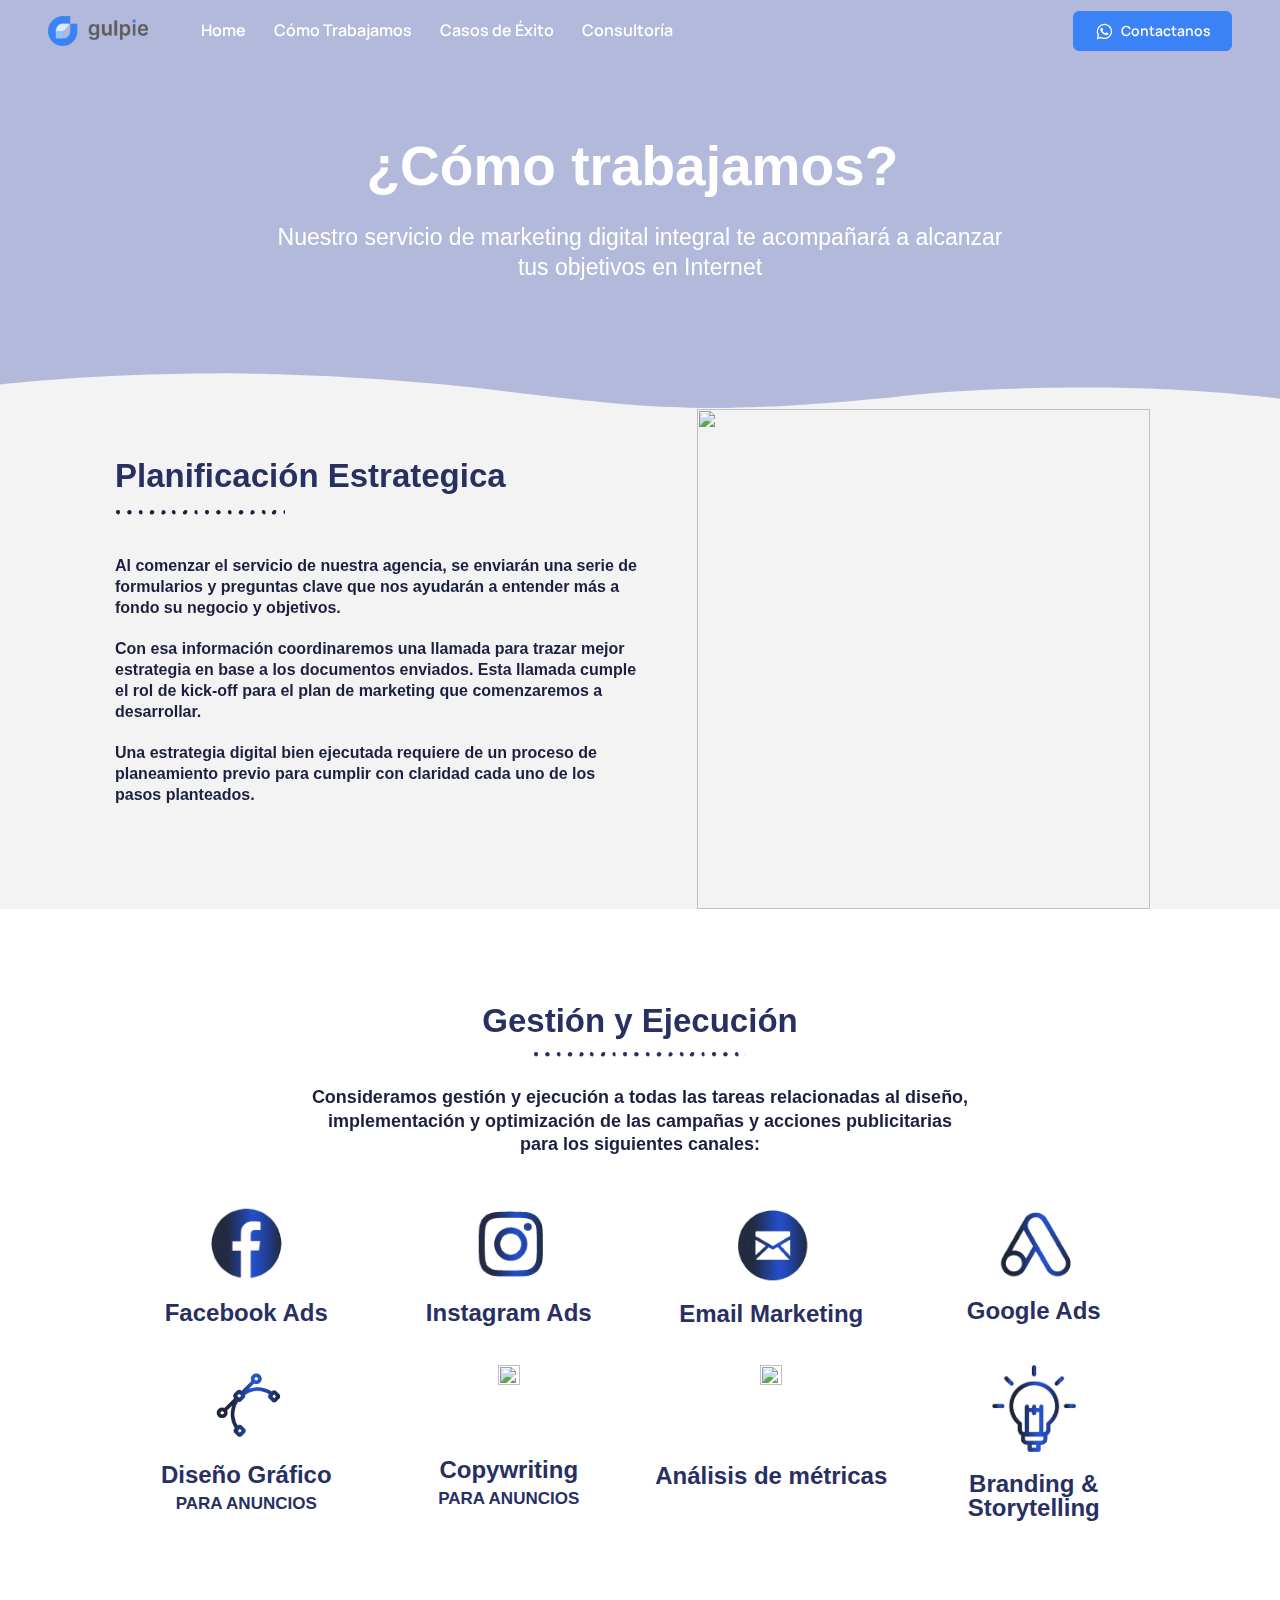
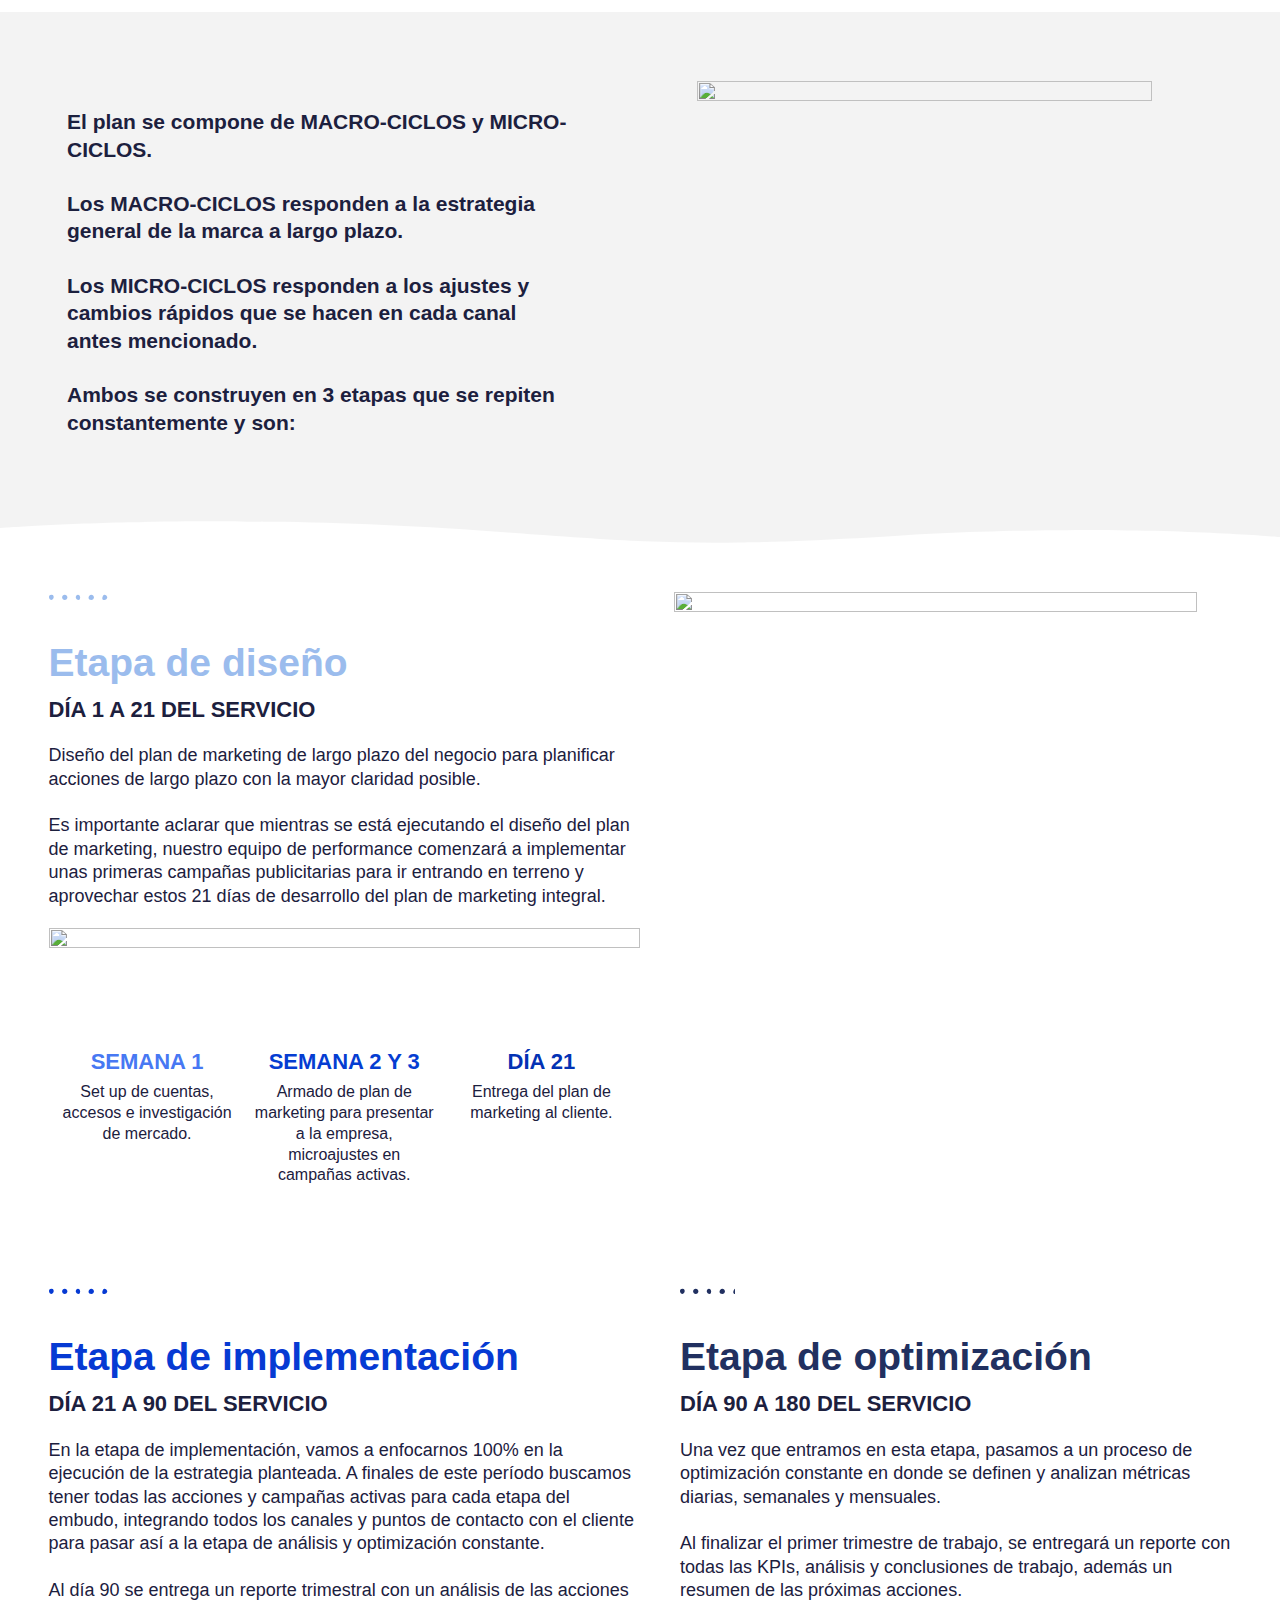
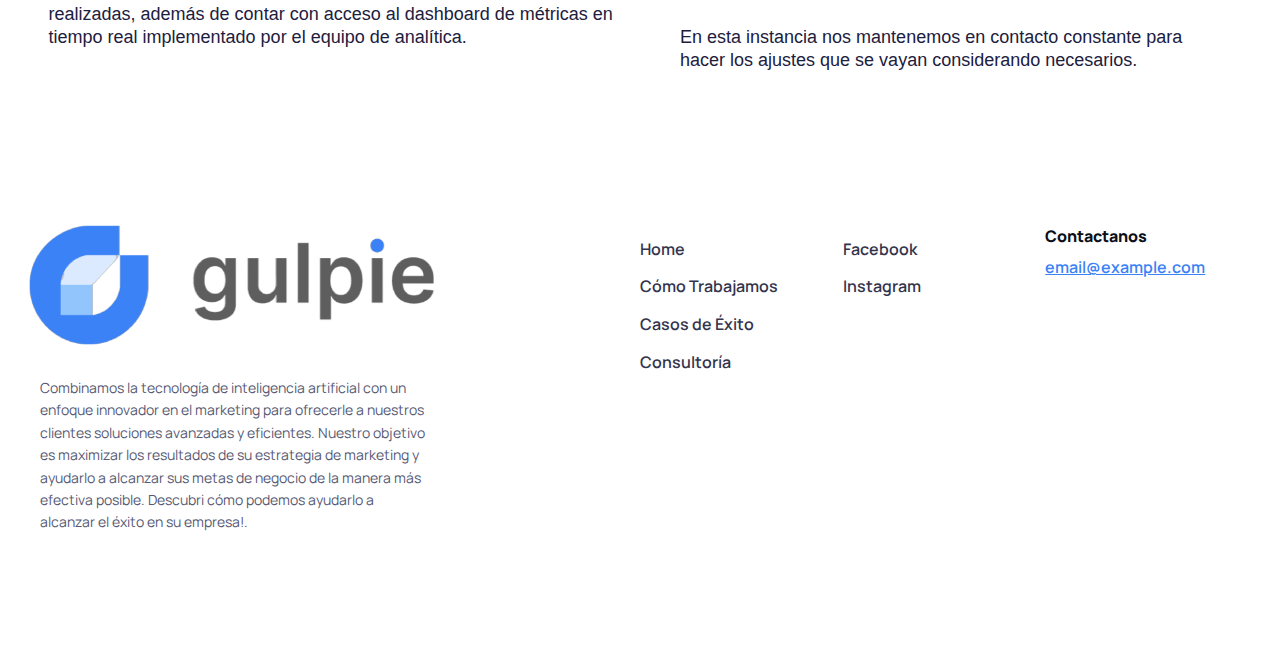
==== commit d0675efe: "Add files via upload" ====
--- a/como-trabajamos.html
+++ b/como-trabajamos.html
@@ -26,20 +26,8 @@
 
 	<!-- Main Theme Styles + Bootstrap -->
 	<link rel="stylesheet" media="screen" href="./files/theme.min.css">
-
-	<!-- Theme mode -->
-	<script type="text/javascript" async="" src="./files/js"></script>
-	<script type="text/javascript" async="" src="./files/analytics.js.descarga"></script>
-	<script async="" src="./files/gtm.js.descarga"></script>
-	<script>
-		let mode = window.localStorage.getItem('mode'),
-			root = document.getElementsByTagName('html')[0];
-		if (mode !== null && mode === 'dark') {
-			root.classList.add('dark-mode');
-		} else {
-			root.classList.remove('dark-mode');
-		}
-	</script>
+	<link rel="stylesheet" media="screen" href="./files/style.css">
+
 </head>
 
 <body
@@ -211,27 +199,19 @@
 													<div class="offcanvas-body">
 														<ul class="navbar-nav me-auto mb-2 mb-lg-0">
 															<li class="nav-item">
-															  <a href="index.html" class="nav-link">Home</a>
+															  <a href="index.html" class="nav-link text-light liMenu">Home</a>
 															</li>
 															<li class="nav-item">
-															  <a href="como-trabajamos.html" class="nav-link">Cómo Trabajamos</a>
+															  <a href="como-trabajamos.html" class="nav-link text-light liMenu">Cómo Trabajamos</a>
 															</li>
 															<li class="nav-item">
-															  <a href="casos-de-exito.html" class="nav-link">Casos de Éxito</a>
+															  <a href="index.html#casos-de-exito" class="nav-link text-light liMenu">Casos de Éxito</a>
 															</li>
 															<li class="nav-item">
-															  <a href="consultoria" class="nav-link">Consultoría</a>
+															  <a href="consultoria.html" class="nav-link text-light liMenu">Consultoría</a>
 															</li>
 														</ul>
 													</div>
-												</div>
-												<div class="form-check form-switch mode-switch pe-lg-1 ms-auto me-4"
-													data-bs-toggle="mode">
-													<input type="checkbox" class="form-check-input" id="theme-mode">
-													<label class="form-check-label d-none d-sm-block text-light"
-														for="theme-mode">Light</label>
-													<label class="form-check-label d-none d-sm-block text-light"
-														for="theme-mode">Dark</label>
 												</div>
 												<button type="button" class="navbar-toggler" data-bs-toggle="offcanvas"
 													data-bs-target="#navbarNav" aria-controls="navbarNav"
@@ -1223,7 +1203,10 @@
 			</div>
 		</div>
 	</footer>
-	
+	    <!-- Vendor Scripts -->
+		<script src="./files/bootstrap.bundle.min.js.descarga"></script>
+		<!-- Main Theme Script -->
+		<script src="./files/theme.min.js.descarga"></script>
 	<script src="./files/webpack.runtime.min.js.descarga" id="elementor-webpack-runtime-js"></script>
 	<script src="./files/frontend-modules.min.js.descarga" id="elementor-frontend-modules-js"></script>
 	<script
--- a/files/theme.min.css
+++ b/files/theme.min.css
@@ -8638,7 +8638,7 @@
 }
 
 .text-light {
-    color: #fff !important
+    color: #fff
 }
 
 .text-dark {
--- a/files/style.css
+++ b/files/style.css
@@ -0,0 +1,6 @@
+
+@media all and (max-width: 1000px){
+  .liMenu{
+    color: #000e14 !important;
+  }
+}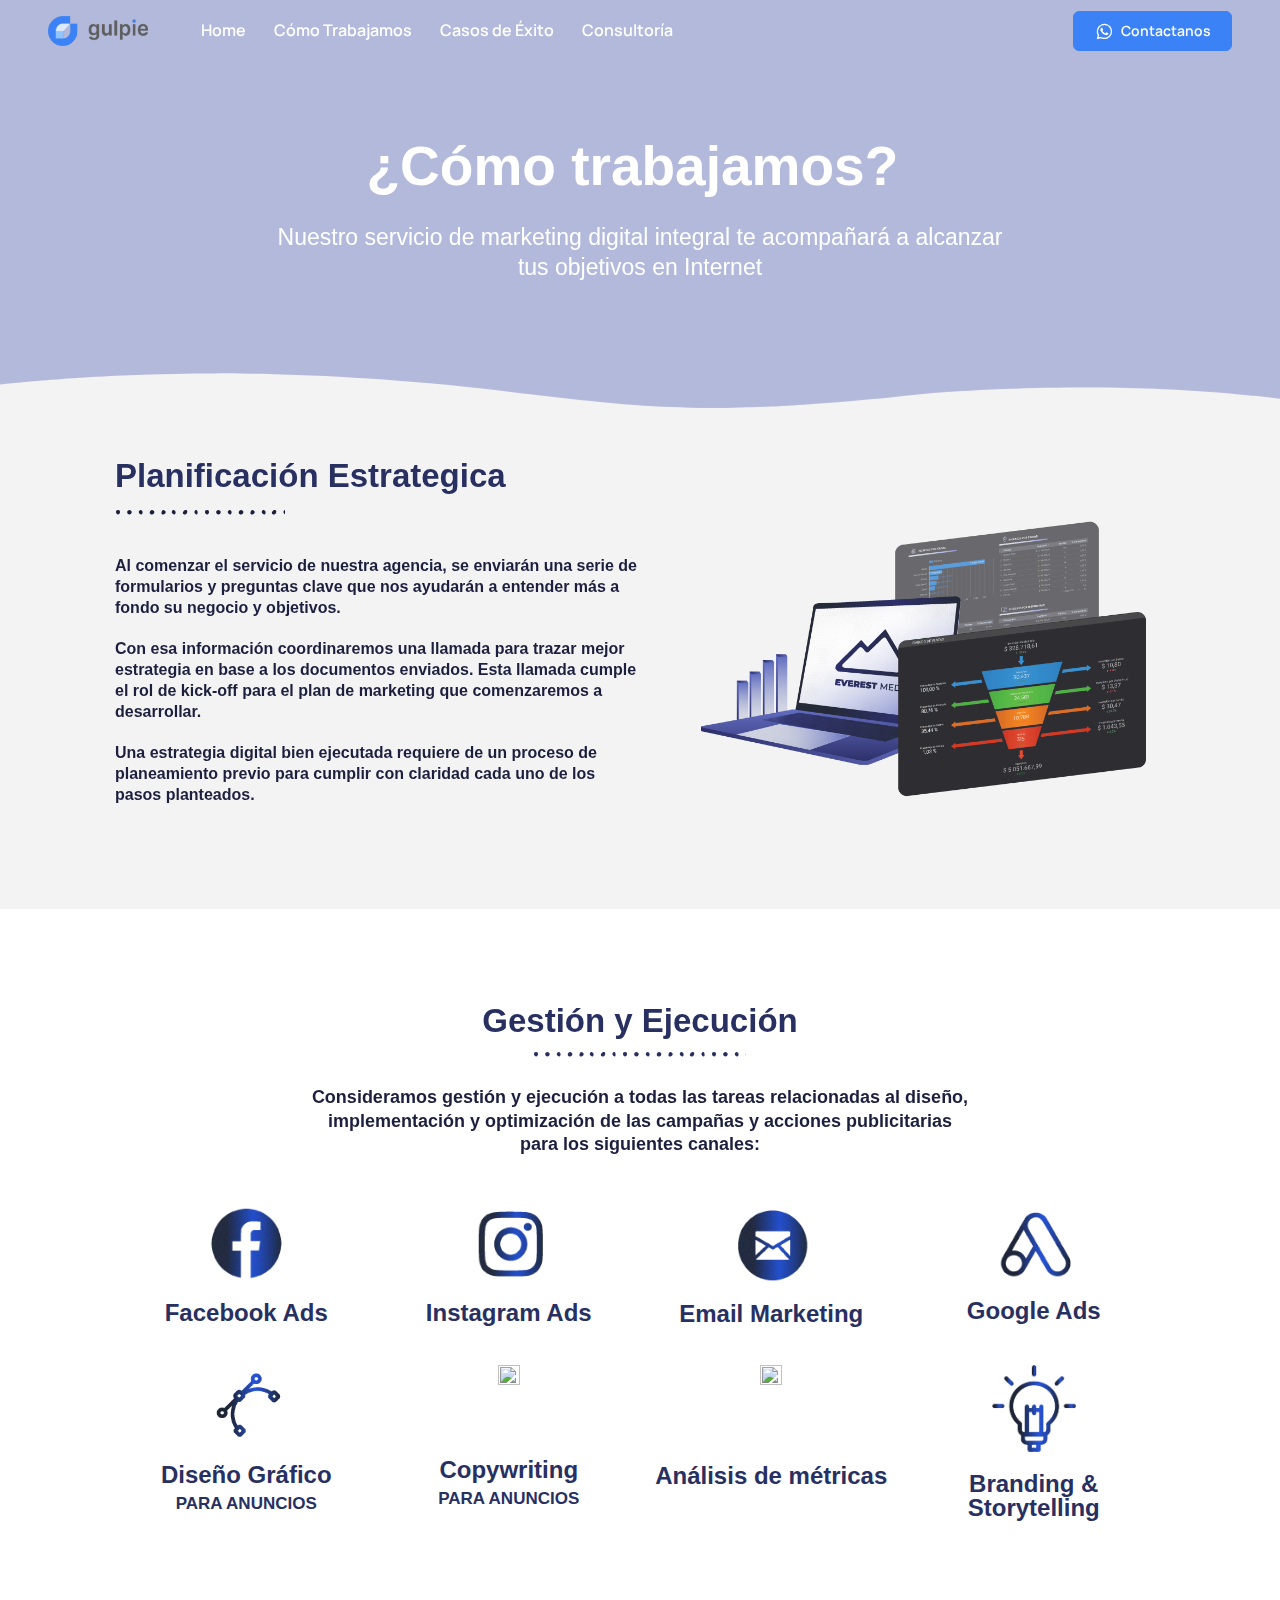
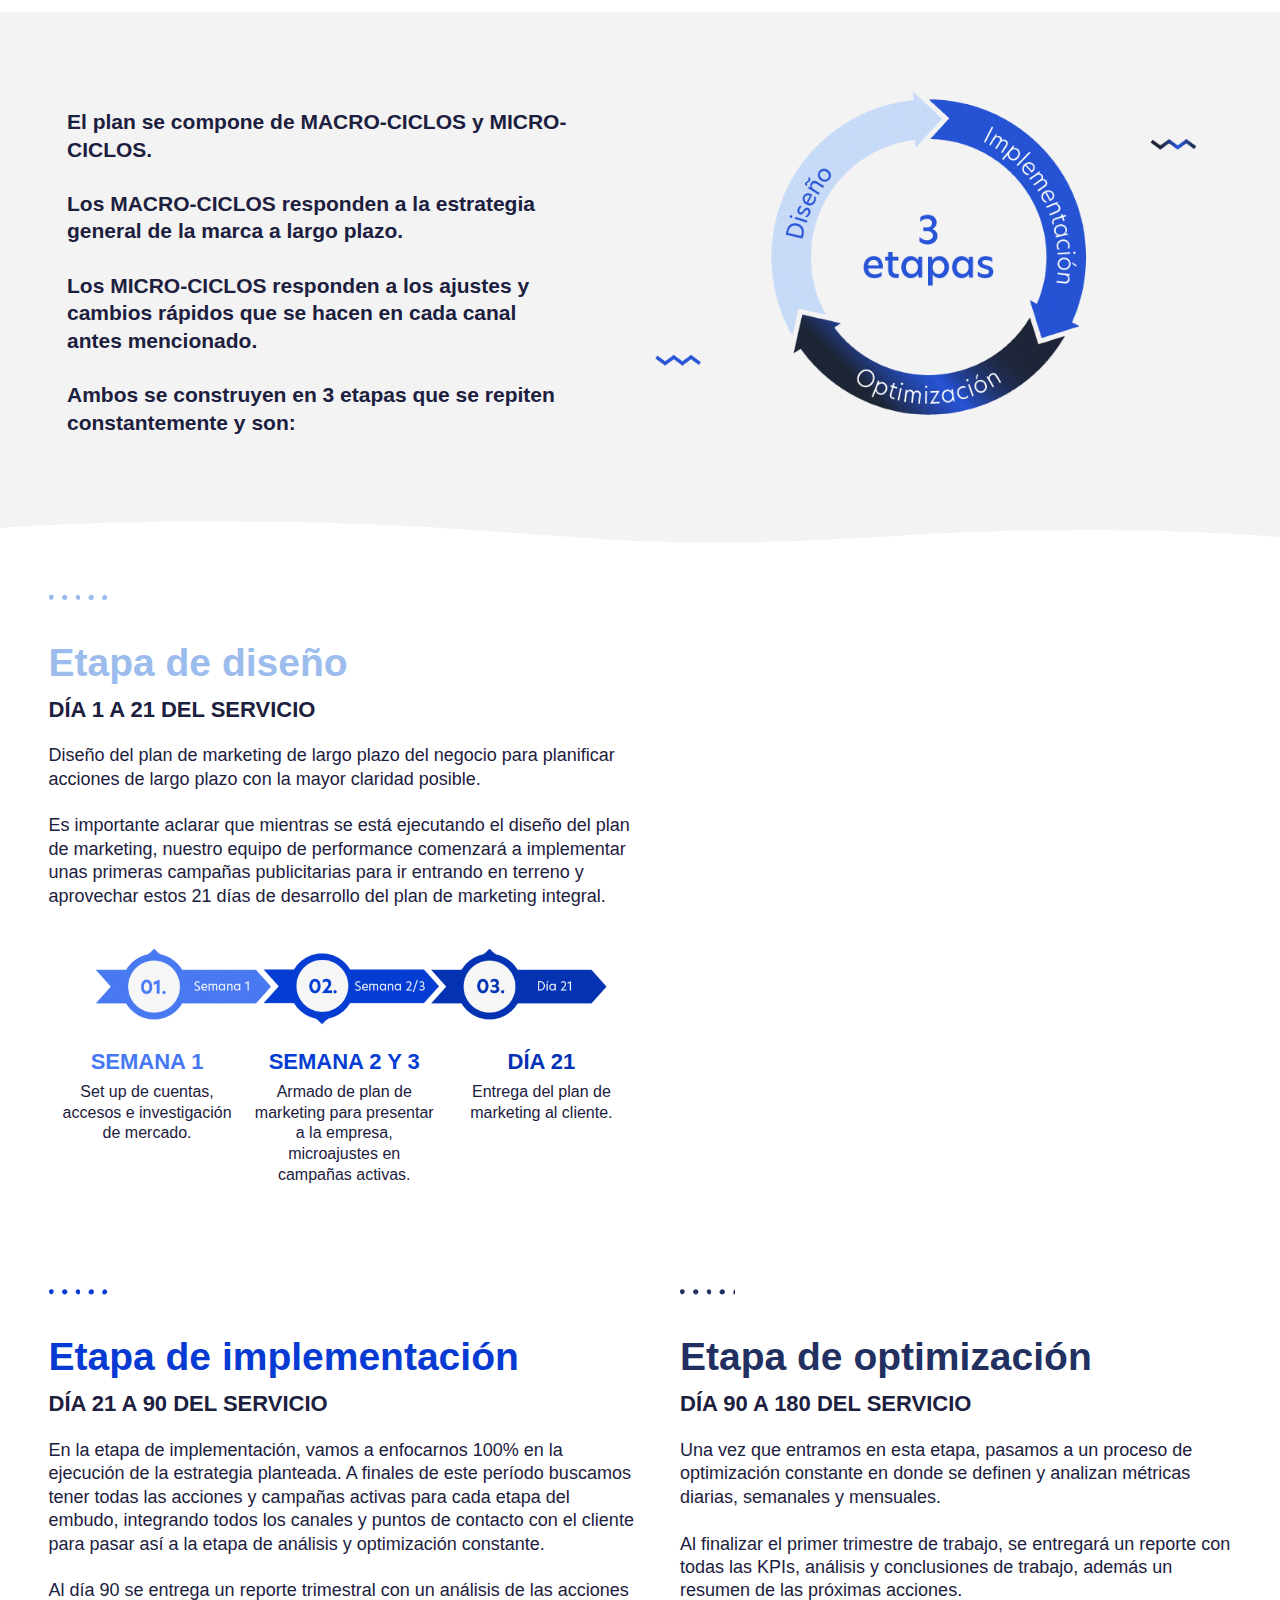
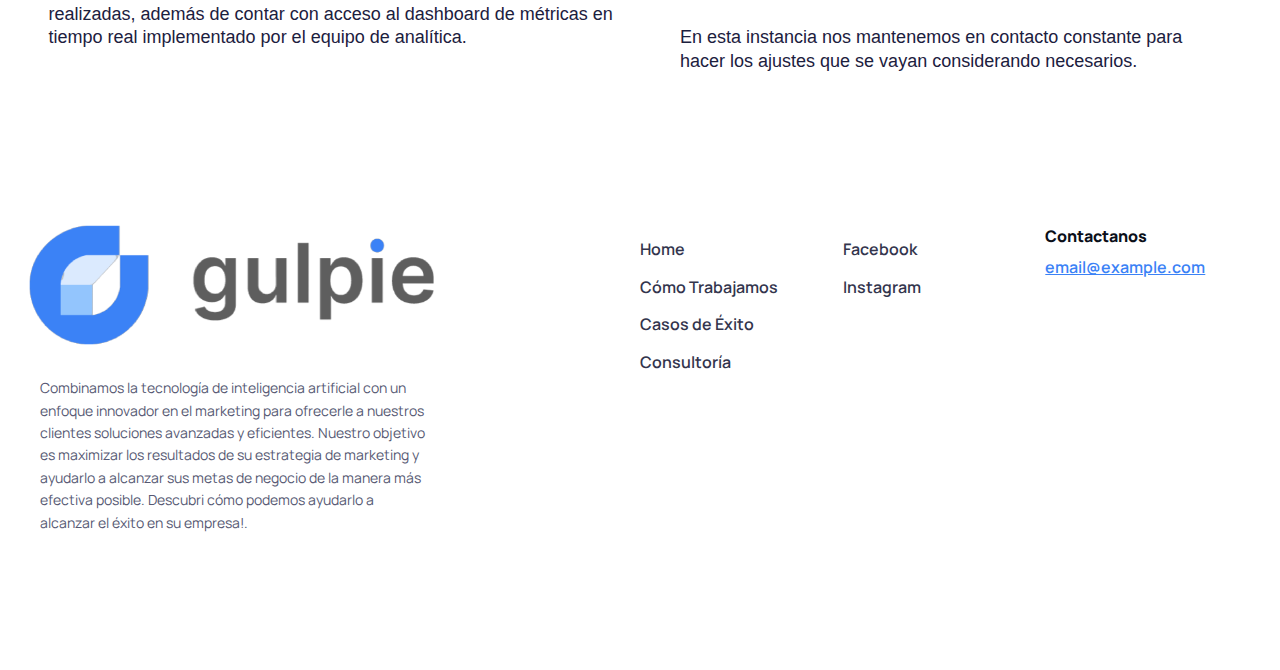
==== commit ad89f9a2: "Add files via upload" ====
--- a/como-trabajamos.html
+++ b/como-trabajamos.html
@@ -343,12 +343,7 @@
 											data-widget_type="image.default">
 											<div class="elementor-widget-container">
 												<div class="elementor-image">
-													<img decoding="async" width="640" height="393"
-														src="./files/landing-everest-2022-14-768x472.png"
-														class="attachment-medium_large size-medium_large" alt=""
-														loading="lazy"
-														srcset="https://www.everestmedia.co/wp-content/uploads/2022/12/landing-everest-2022-14-768x472.png 768w, https://www.everestmedia.co/wp-content/uploads/2022/12/landing-everest-2022-14-300x185.png 300w, https://www.everestmedia.co/wp-content/uploads/2022/12/landing-everest-2022-14.png 855w"
-														sizes="(max-width: 640px) 100vw, 640px">
+													<img width="640" height="393" src="img/landing-gulpie-2022-14.png">
 												</div>
 											</div>
 										</div>
@@ -713,11 +708,7 @@
 											data-widget_type="image.default">
 											<div class="elementor-widget-container">
 												<div class="elementor-image">
-													<img decoding="async" width="640" height="392"
-														src="./files/ciclo-14.png" class="attachment-large size-large"
-														alt="" loading="lazy"
-														srcset="https://www.everestmedia.co/wp-content/uploads/2021/03/ciclo-14.png 717w, https://www.everestmedia.co/wp-content/uploads/2021/03/ciclo-14-300x184.png 300w"
-														sizes="(max-width: 640px) 100vw, 640px">
+													<img decoding="async" width="640" height="392"src="./img/ciclo-14.png" class="attachment-large size-large">
 												</div>
 											</div>
 										</div>
@@ -789,9 +780,7 @@
 												<div class="elementor-image">
 													<img decoding="async" width="640" height="131"
 														src="./files/Presupuesto-Plantilla-Everest-15-1024x209.png"
-														class="attachment-large size-large" alt="" loading="lazy"
-														srcset="https://www.everestmedia.co/wp-content/uploads/2021/03/Presupuesto-Plantilla-Everest-15-1024x209.png 1024w, https://www.everestmedia.co/wp-content/uploads/2021/03/Presupuesto-Plantilla-Everest-15-300x61.png 300w, https://www.everestmedia.co/wp-content/uploads/2021/03/Presupuesto-Plantilla-Everest-15-768x157.png 768w, https://www.everestmedia.co/wp-content/uploads/2021/03/Presupuesto-Plantilla-Everest-15.png 1471w"
-														sizes="(max-width: 640px) 100vw, 640px">
+														class="attachment-large size-large" alt="" loading="lazy">
 												</div>
 											</div>
 										</div>
@@ -899,9 +888,7 @@
 												<div class="elementor-image">
 													<img decoding="async" width="640" height="743"
 														src="./files/Sin-título-1Mesa-de-trabajo-1-1.png"
-														class="attachment-large size-large" alt="" loading="lazy"
-														srcset="https://www.everestmedia.co/wp-content/uploads/2021/03/Sin-título-1Mesa-de-trabajo-1-1.png 868w, https://www.everestmedia.co/wp-content/uploads/2021/03/Sin-título-1Mesa-de-trabajo-1-1-258x300.png 258w, https://www.everestmedia.co/wp-content/uploads/2021/03/Sin-título-1Mesa-de-trabajo-1-1-768x892.png 768w"
-														sizes="(max-width: 640px) 100vw, 640px">
+														class="attachment-large size-large" alt="" loading="lazy">
 												</div>
 											</div>
 										</div>
@@ -927,9 +914,7 @@
 												<div class="elementor-image">
 													<img decoding="async" width="640" height="131"
 														src="./files/Presupuesto-Plantilla-Everest-15-1024x209.png"
-														class="attachment-large size-large" alt="" loading="lazy"
-														srcset="https://www.everestmedia.co/wp-content/uploads/2021/03/Presupuesto-Plantilla-Everest-15-1024x209.png 1024w, https://www.everestmedia.co/wp-content/uploads/2021/03/Presupuesto-Plantilla-Everest-15-300x61.png 300w, https://www.everestmedia.co/wp-content/uploads/2021/03/Presupuesto-Plantilla-Everest-15-768x157.png 768w, https://www.everestmedia.co/wp-content/uploads/2021/03/Presupuesto-Plantilla-Everest-15.png 1471w"
-														sizes="(max-width: 640px) 100vw, 640px">
+														class="attachment-large size-large" alt="" loading="lazy">
 												</div>
 											</div>
 										</div>
@@ -1169,14 +1154,10 @@
 							</h6>
 							<div id="useful-links" class="collapse d-lg-block" data-bs-parent="#footer-links">
 								<ul class="nav flex-column pb-lg-1 mb-lg-3">
-									<li class="nav-item"><a href="#"
-											class="nav-link d-inline-block px-0 pt-1 pb-2">Home</a></li>
-									<li class="nav-item"><a href="#" class="nav-link d-inline-block px-0 pt-1 pb-2">Cómo
-											Trabajamos</a></li>
-									<li class="nav-item"><a href="#"
-											class="nav-link d-inline-block px-0 pt-1 pb-2">Casos de Éxito</a></li>
-									<li class="nav-item"><a href="#"
-											class="nav-link d-inline-block px-0 pt-1 pb-2">Consultoría</a></li>
+									<li class="nav-item"><a href="index.html" class="nav-link d-inline-block px-0 pt-1 pb-2">Home</a></li>
+									<li class="nav-item"><a href="como-trabajamos.html" class="nav-link d-inline-block px-0 pt-1 pb-2">Cómo Trabajamos</a></li>
+									<li class="nav-item"><a href="index.html#casos-de-exito" class="nav-link d-inline-block px-0 pt-1 pb-2">Casos de Éxito</a></li>
+									<li class="nav-item"><a href="consultoria.html" class="nav-link d-inline-block px-0 pt-1 pb-2">Consultoría</a></li>
 								</ul>
 							</div>
 						</div>
@@ -1210,9 +1191,11 @@
 	<script src="./files/webpack.runtime.min.js.descarga" id="elementor-webpack-runtime-js"></script>
 	<script src="./files/frontend-modules.min.js.descarga" id="elementor-frontend-modules-js"></script>
 	<script
-		id="elementor-frontend-js-before">var elementorFrontendConfig = { "environmentMode": { "edit": false, "wpPreview": false, "isScriptDebug": false }, "i18n": { "shareOnFacebook": "Compartir en Facebook", "shareOnTwitter": "Compartir en Twitter", "pinIt": "Pinear", "download": "Descargar", "downloadImage": "Descargar imagen", "fullscreen": "Pantalla completa", "zoom": "Zoom", "share": "Compartir", "playVideo": "Reproducir v\u00eddeo", "previous": "Anterior", "next": "Siguiente", "close": "Cerrar" }, "is_rtl": false, "breakpoints": { "xs": 0, "sm": 480, "md": 768, "lg": 1025, "xl": 1440, "xxl": 1600 }, "responsive": { "breakpoints": { "mobile": { "label": "M\u00f3vil", "value": 767, "default_value": 767, "direction": "max", "is_enabled": true }, "mobile_extra": { "label": "M\u00f3vil grande", "value": 880, "default_value": 880, "direction": "max", "is_enabled": false }, "tablet": { "label": "Tableta", "value": 1024, "default_value": 1024, "direction": "max", "is_enabled": true }, "tablet_extra": { "label": "Tableta grande", "value": 1200, "default_value": 1200, "direction": "max", "is_enabled": false }, "laptop": { "label": "Port\u00e1til", "value": 1366, "default_value": 1366, "direction": "max", "is_enabled": false }, "widescreen": { "label": "Pantalla grande", "value": 2400, "default_value": 2400, "direction": "min", "is_enabled": false } } }, "version": "3.4.4", "is_static": false, "experimentalFeatures": { "e_import_export": true, "landing-pages": true, "elements-color-picker": true, "admin-top-bar": true, "form-submissions": true }, "urls": { "assets": "https:\/\/www.everestmedia.co\/wp-content\/plugins\/elementor\/assets\/" }, "settings": { "page": [], "editorPreferences": [] }, "kit": { "active_breakpoints": ["viewport_mobile", "viewport_tablet"], "global_image_lightbox": "yes", "lightbox_enable_counter": "yes", "lightbox_enable_fullscreen": "yes", "lightbox_enable_zoom": "yes", "lightbox_enable_share": "yes", "lightbox_title_src": "title", "lightbox_description_src": "description" }, "post": { "id": 1412, "title": "Como%20trabajamos%20%E2%80%93%20Everest%20Media", "excerpt": "", "featuredImage": false } };</script>
+		id="elementor-frontend-js-before">var elementorFrontendConfig = { "environmentMode": { "edit": false, "wpPreview": false, "isScriptDebug": false }, "i18n": { "shareOnFacebook": "Compartir en Facebook", "shareOnTwitter": "Compartir en Twitter", "pinIt": "Pinear", "download": "Descargar", "downloadImage": "Descargar imagen", "fullscreen": "Pantalla completa", "zoom": "Zoom", "share": "Compartir", "playVideo": "Reproducir v\u00eddeo", "previous": "Anterior", "next": "Siguiente", "close": "Cerrar" }, "is_rtl": false, "breakpoints": { "xs": 0, "sm": 480, "md": 768, "lg": 1025, "xl": 1440, "xxl": 1600 }, "responsive": { "breakpoints": { "mobile": { "label": "M\u00f3vil", "value": 767, "default_value": 767, "direction": "max", "is_enabled": true }, "mobile_extra": { "label": "M\u00f3vil grande", "value": 880, "default_value": 880, "direction": "max", "is_enabled": false }, "tablet": { "label": "Tableta", "value": 1024, "default_value": 1024, "direction": "max", "is_enabled": true }, "tablet_extra": { "label": "Tableta grande", "value": 1200, "default_value": 1200, "direction": "max", "is_enabled": false }, "laptop": { "label": "Port\u00e1til", "value": 1366, "default_value": 1366, "direction": "max", "is_enabled": false }, "widescreen": { "label": "Pantalla grande", "value": 2400, "default_value": 2400, "direction": "min", "is_enabled": false } } }, "version": "3.4.4", "is_static": false, "experimentalFeatures": { "e_import_export": true, "landing-pages": true, "elements-color-picker": true, "admin-top-bar": true, "form-submissions": true }, "urls": { "assets": "https:\/\/www.everestmedia.co\/wp-content\/plugins\/elementor\/assets\/" }, "settings": { "page": [], "editorPreferences": [] }, "kit": { "active_breakpoints": ["viewport_mobile", "viewport_tablet"], "global_image_lightbox": "yes", "lightbox_enable_counter": "yes", "lightbox_enable_fullscreen": "yes", "lightbox_enable_zoom": "yes", "lightbox_enable_share": "yes", "lightbox_title_src": "title", "lightbox_description_src": "description" } };</script>
 	<script src="./files/frontend.min.js(1).descarga" id="elementor-frontend-js"></script><span
 		id="elementor-device-mode" class="elementor-screen-only"></span>
 </body>
 
-</html>+</html>
+
+         
